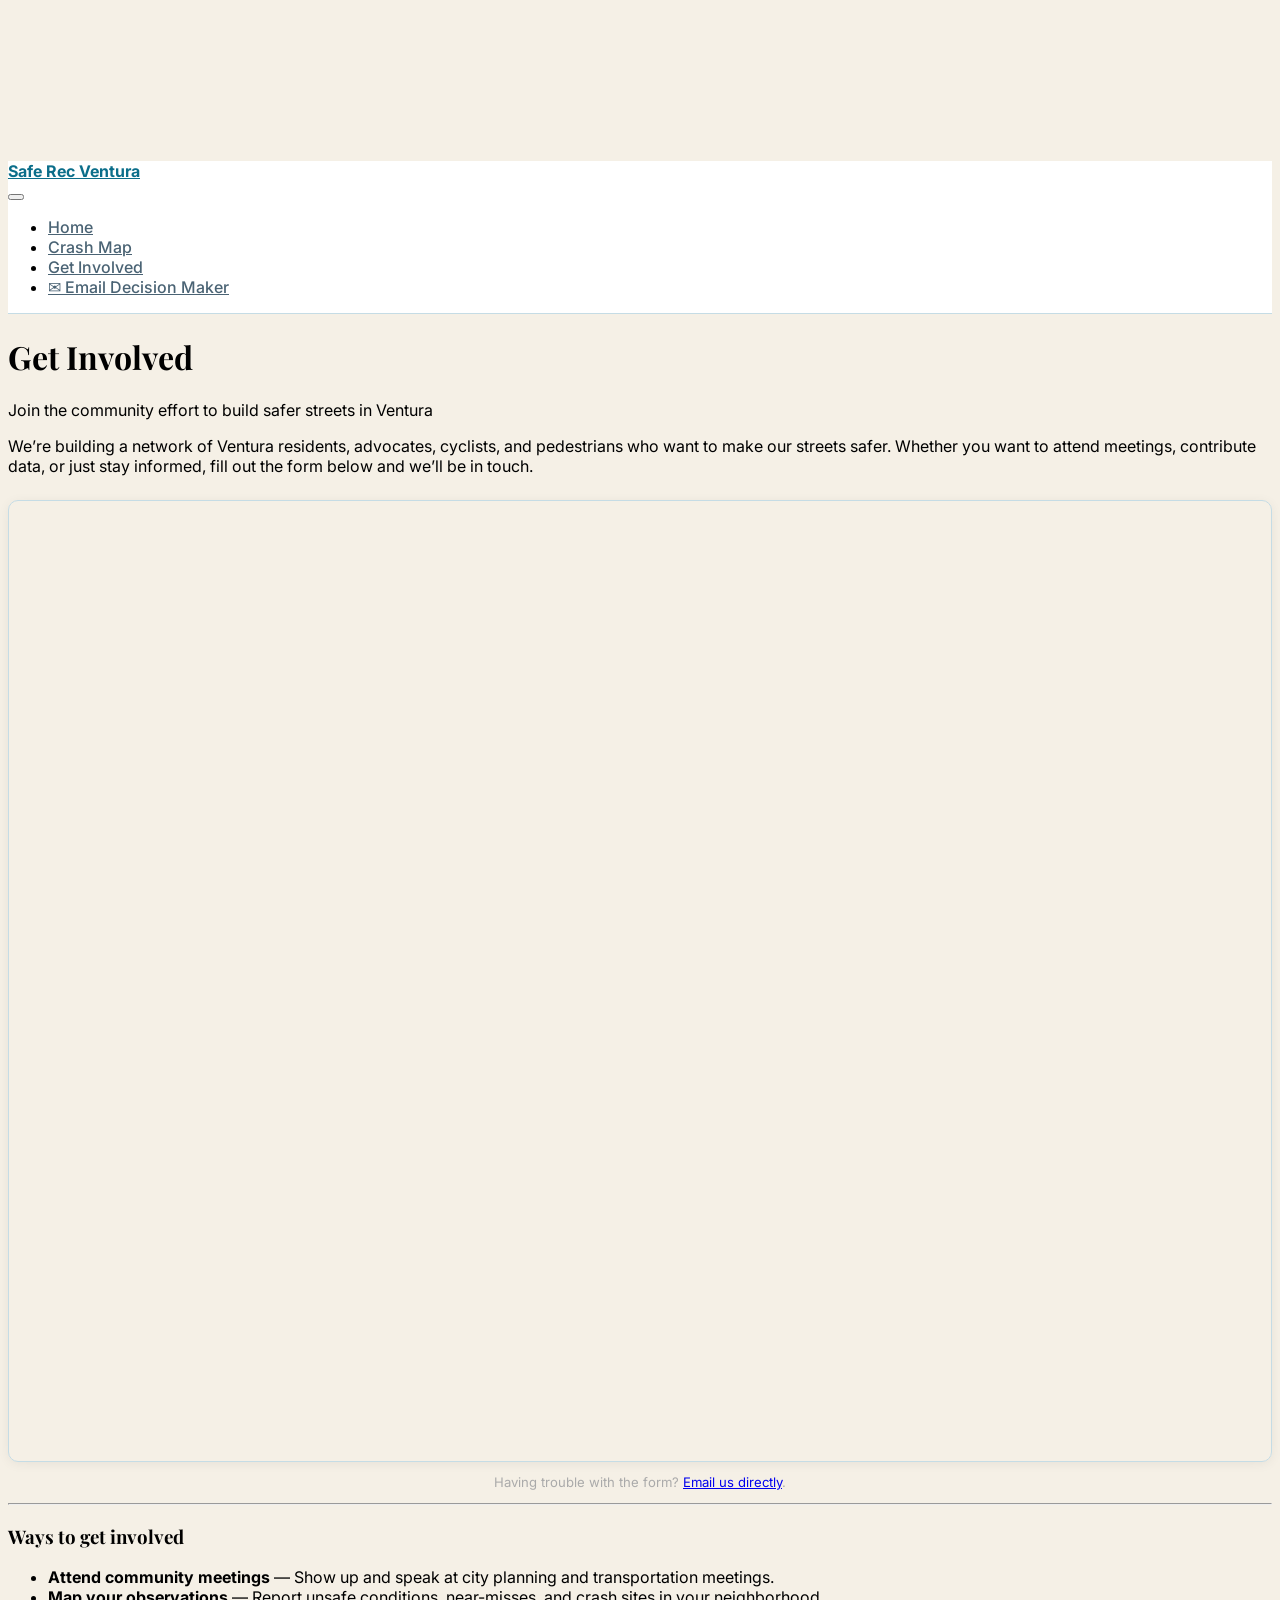
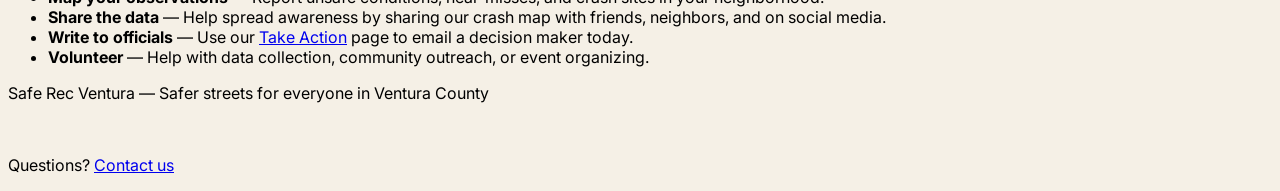
==== docs/get-involved.html @ f5fe6fb4 "Re render" ====
<!DOCTYPE html>
<html xmlns="http://www.w3.org/1999/xhtml" lang="en" xml:lang="en"><head>

<meta charset="utf-8">
<meta name="generator" content="quarto-1.8.25">

<meta name="viewport" content="width=device-width, initial-scale=1.0, user-scalable=yes">


<title>Get Involved – Safe Rec Ventura</title>
<style>
code{white-space: pre-wrap;}
span.smallcaps{font-variant: small-caps;}
div.columns{display: flex; gap: min(4vw, 1.5em);}
div.column{flex: auto; overflow-x: auto;}
div.hanging-indent{margin-left: 1.5em; text-indent: -1.5em;}
ul.task-list{list-style: none;}
ul.task-list li input[type="checkbox"] {
  width: 0.8em;
  margin: 0 0.8em 0.2em -1em; /* quarto-specific, see https://github.com/quarto-dev/quarto-cli/issues/4556 */ 
  vertical-align: middle;
}
</style>


<script src="site_libs/quarto-nav/quarto-nav.js"></script>
<script src="site_libs/quarto-nav/headroom.min.js"></script>
<script src="site_libs/clipboard/clipboard.min.js"></script>
<script src="site_libs/quarto-search/autocomplete.umd.js"></script>
<script src="site_libs/quarto-search/fuse.min.js"></script>
<script src="site_libs/quarto-search/quarto-search.js"></script>
<meta name="quarto:offset" content="./">
<link href="./favicon.ico" rel="icon">
<script src="site_libs/quarto-html/quarto.js" type="module"></script>
<script src="site_libs/quarto-html/tabsets/tabsets.js" type="module"></script>
<script src="site_libs/quarto-html/axe/axe-check.js" type="module"></script>
<script src="site_libs/quarto-html/popper.min.js"></script>
<script src="site_libs/quarto-html/tippy.umd.min.js"></script>
<script src="site_libs/quarto-html/anchor.min.js"></script>
<link href="site_libs/quarto-html/tippy.css" rel="stylesheet">
<link href="site_libs/quarto-html/quarto-syntax-highlighting-7b89279ff1a6dce999919e0e67d4d9ec.css" rel="stylesheet" id="quarto-text-highlighting-styles">
<script src="site_libs/bootstrap/bootstrap.min.js"></script>
<link href="site_libs/bootstrap/bootstrap-icons.css" rel="stylesheet">
<link href="site_libs/bootstrap/bootstrap-5b4ad623e5705c0698d39aec6f10cf02.min.css" rel="stylesheet" append-hash="true" id="quarto-bootstrap" data-mode="light">
<script id="quarto-search-options" type="application/json">{
  "location": "navbar",
  "copy-button": false,
  "collapse-after": 3,
  "panel-placement": "end",
  "type": "overlay",
  "limit": 50,
  "keyboard-shortcut": [
    "f",
    "/",
    "s"
  ],
  "show-item-context": false,
  "language": {
    "search-no-results-text": "No results",
    "search-matching-documents-text": "matching documents",
    "search-copy-link-title": "Copy link to search",
    "search-hide-matches-text": "Hide additional matches",
    "search-more-match-text": "more match in this document",
    "search-more-matches-text": "more matches in this document",
    "search-clear-button-title": "Clear",
    "search-text-placeholder": "",
    "search-detached-cancel-button-title": "Cancel",
    "search-submit-button-title": "Submit",
    "search-label": "Search"
  }
}</script>


<link rel="stylesheet" href="styles.css">
</head>

<body class="nav-fixed quarto-light">

<div id="quarto-search-results"></div>
  <header id="quarto-header" class="headroom fixed-top">
    <nav class="navbar navbar-expand-lg " data-bs-theme="dark">
      <div class="navbar-container container-fluid">
      <div class="navbar-brand-container mx-auto">
    <a href="./index.html" class="navbar-brand navbar-brand-logo">
    </a>
    <a class="navbar-brand" href="./index.html">
    <span class="navbar-title">Safe Rec Ventura</span>
    </a>
  </div>
            <div id="quarto-search" class="" title="Search"></div>
          <button class="navbar-toggler" type="button" data-bs-toggle="collapse" data-bs-target="#navbarCollapse" aria-controls="navbarCollapse" role="menu" aria-expanded="false" aria-label="Toggle navigation" onclick="if (window.quartoToggleHeadroom) { window.quartoToggleHeadroom(); }">
  <span class="navbar-toggler-icon"></span>
</button>
          <div class="collapse navbar-collapse" id="navbarCollapse">
            <ul class="navbar-nav navbar-nav-scroll me-auto">
  <li class="nav-item">
    <a class="nav-link" href="./index.html"> 
<span class="menu-text">Home</span></a>
  </li>  
  <li class="nav-item">
    <a class="nav-link" href="./map.html"> 
<span class="menu-text">Crash Map</span></a>
  </li>  
  <li class="nav-item">
    <a class="nav-link active" href="./get-involved.html" aria-current="page"> 
<span class="menu-text">Get Involved</span></a>
  </li>  
  <li class="nav-item">
    <a class="nav-link" href="./take-action.html"> 
<span class="menu-text">✉ Email Decision Maker</span></a>
  </li>  
</ul>
          </div> <!-- /navcollapse -->
            <div class="quarto-navbar-tools">
</div>
      </div> <!-- /container-fluid -->
    </nav>
</header>
<!-- content -->
<div id="quarto-content" class="quarto-container page-columns page-rows-contents page-layout-full page-navbar">
<!-- sidebar -->
<!-- margin-sidebar -->
    
<!-- main -->
<main class="content column-page" id="quarto-document-content">

<header id="title-block-header" class="quarto-title-block default">
<div class="quarto-title">
<h1 class="title">Get Involved</h1>
<p class="subtitle lead">Join the community effort to build safer streets in Ventura</p>
</div>



<div class="quarto-title-meta column-page">

    
  
    
  </div>
  


</header>


<link rel="preconnect" href="https://fonts.googleapis.com">
<link href="https://fonts.googleapis.com/css2?family=Inter:wght@400;500;600;700&amp;family=Playfair+Display:wght@700&amp;display=swap" rel="stylesheet">
<p>We’re building a network of Ventura residents, advocates, cyclists, and pedestrians who want to make our streets safer. Whether you want to attend meetings, contribute data, or just stay informed, fill out the form below and we’ll be in touch.</p>
<div class="form-wrapper">
  <!--
    TO CONFIGURE: Replace the src URL below with your Google Form embed link.
    In Google Forms: Send → Embed (< >) → copy the iframe src URL.
    Format: https://docs.google.com/forms/d/e/YOUR_FORM_ID/viewform?embedded=true
  -->
  <iframe src="https://docs.google.com/forms/d/e/1FAIpQLSf_REPLACE_WITH_YOUR_FORM_ID/viewform?embedded=true" height="960" title="Safe Rec Ventura Community Interest Form" loading="lazy">
    Loading form…
  </iframe>
</div>

<p style="font-size:0.82rem;color:#aaa;text-align:center;margin-top:0.75rem">
  Having trouble with the form?
  <a href="mailto:adams.annie11@gmail.com">Email us directly</a>.
</p>
<hr>
<section id="ways-to-get-involved" class="level3">
<h3 class="anchored" data-anchor-id="ways-to-get-involved">Ways to get involved</h3>
<ul>
<li><strong>Attend community meetings</strong> — Show up and speak at city planning and transportation meetings.</li>
<li><strong>Map your observations</strong> — Report unsafe conditions, near-misses, and crash sites in your neighborhood.</li>
<li><strong>Share the data</strong> — Help spread awareness by sharing our crash map with friends, neighbors, and on social media.</li>
<li><strong>Write to officials</strong> — Use our <a href="take-action.html">Take Action</a> page to email a decision maker today.</li>
<li><strong>Volunteer</strong> — Help with data collection, community outreach, or event organizing.</li>
</ul>


</section>

</main> <!-- /main -->
<script id="quarto-html-after-body" type="application/javascript">
  window.document.addEventListener("DOMContentLoaded", function (event) {
    const icon = "";
    const anchorJS = new window.AnchorJS();
    anchorJS.options = {
      placement: 'right',
      icon: icon
    };
    anchorJS.add('.anchored');
    const isCodeAnnotation = (el) => {
      for (const clz of el.classList) {
        if (clz.startsWith('code-annotation-')) {                     
          return true;
        }
      }
      return false;
    }
    const onCopySuccess = function(e) {
      // button target
      const button = e.trigger;
      // don't keep focus
      button.blur();
      // flash "checked"
      button.classList.add('code-copy-button-checked');
      var currentTitle = button.getAttribute("title");
      button.setAttribute("title", "Copied!");
      let tooltip;
      if (window.bootstrap) {
        button.setAttribute("data-bs-toggle", "tooltip");
        button.setAttribute("data-bs-placement", "left");
        button.setAttribute("data-bs-title", "Copied!");
        tooltip = new bootstrap.Tooltip(button, 
          { trigger: "manual", 
            customClass: "code-copy-button-tooltip",
            offset: [0, -8]});
        tooltip.show();    
      }
      setTimeout(function() {
        if (tooltip) {
          tooltip.hide();
          button.removeAttribute("data-bs-title");
          button.removeAttribute("data-bs-toggle");
          button.removeAttribute("data-bs-placement");
        }
        button.setAttribute("title", currentTitle);
        button.classList.remove('code-copy-button-checked');
      }, 1000);
      // clear code selection
      e.clearSelection();
    }
    const getTextToCopy = function(trigger) {
      const outerScaffold = trigger.parentElement.cloneNode(true);
      const codeEl = outerScaffold.querySelector('code');
      for (const childEl of codeEl.children) {
        if (isCodeAnnotation(childEl)) {
          childEl.remove();
        }
      }
      return codeEl.innerText;
    }
    const clipboard = new window.ClipboardJS('.code-copy-button:not([data-in-quarto-modal])', {
      text: getTextToCopy
    });
    clipboard.on('success', onCopySuccess);
    if (window.document.getElementById('quarto-embedded-source-code-modal')) {
      const clipboardModal = new window.ClipboardJS('.code-copy-button[data-in-quarto-modal]', {
        text: getTextToCopy,
        container: window.document.getElementById('quarto-embedded-source-code-modal')
      });
      clipboardModal.on('success', onCopySuccess);
    }
      var localhostRegex = new RegExp(/^(?:http|https):\/\/localhost\:?[0-9]*\//);
      var mailtoRegex = new RegExp(/^mailto:/);
        var filterRegex = new RegExp('/' + window.location.host + '/');
      var isInternal = (href) => {
          return filterRegex.test(href) || localhostRegex.test(href) || mailtoRegex.test(href);
      }
      // Inspect non-navigation links and adorn them if external
     var links = window.document.querySelectorAll('a[href]:not(.nav-link):not(.navbar-brand):not(.toc-action):not(.sidebar-link):not(.sidebar-item-toggle):not(.pagination-link):not(.no-external):not([aria-hidden]):not(.dropdown-item):not(.quarto-navigation-tool):not(.about-link)');
      for (var i=0; i<links.length; i++) {
        const link = links[i];
        if (!isInternal(link.href)) {
          // undo the damage that might have been done by quarto-nav.js in the case of
          // links that we want to consider external
          if (link.dataset.originalHref !== undefined) {
            link.href = link.dataset.originalHref;
          }
        }
      }
    function tippyHover(el, contentFn, onTriggerFn, onUntriggerFn) {
      const config = {
        allowHTML: true,
        maxWidth: 500,
        delay: 100,
        arrow: false,
        appendTo: function(el) {
            return el.parentElement;
        },
        interactive: true,
        interactiveBorder: 10,
        theme: 'quarto',
        placement: 'bottom-start',
      };
      if (contentFn) {
        config.content = contentFn;
      }
      if (onTriggerFn) {
        config.onTrigger = onTriggerFn;
      }
      if (onUntriggerFn) {
        config.onUntrigger = onUntriggerFn;
      }
      window.tippy(el, config); 
    }
    const noterefs = window.document.querySelectorAll('a[role="doc-noteref"]');
    for (var i=0; i<noterefs.length; i++) {
      const ref = noterefs[i];
      tippyHover(ref, function() {
        // use id or data attribute instead here
        let href = ref.getAttribute('data-footnote-href') || ref.getAttribute('href');
        try { href = new URL(href).hash; } catch {}
        const id = href.replace(/^#\/?/, "");
        const note = window.document.getElementById(id);
        if (note) {
          return note.innerHTML;
        } else {
          return "";
        }
      });
    }
    const xrefs = window.document.querySelectorAll('a.quarto-xref');
    const processXRef = (id, note) => {
      // Strip column container classes
      const stripColumnClz = (el) => {
        el.classList.remove("page-full", "page-columns");
        if (el.children) {
          for (const child of el.children) {
            stripColumnClz(child);
          }
        }
      }
      stripColumnClz(note)
      if (id === null || id.startsWith('sec-')) {
        // Special case sections, only their first couple elements
        const container = document.createElement("div");
        if (note.children && note.children.length > 2) {
          container.appendChild(note.children[0].cloneNode(true));
          for (let i = 1; i < note.children.length; i++) {
            const child = note.children[i];
            if (child.tagName === "P" && child.innerText === "") {
              continue;
            } else {
              container.appendChild(child.cloneNode(true));
              break;
            }
          }
          if (window.Quarto?.typesetMath) {
            window.Quarto.typesetMath(container);
          }
          return container.innerHTML
        } else {
          if (window.Quarto?.typesetMath) {
            window.Quarto.typesetMath(note);
          }
          return note.innerHTML;
        }
      } else {
        // Remove any anchor links if they are present
        const anchorLink = note.querySelector('a.anchorjs-link');
        if (anchorLink) {
          anchorLink.remove();
        }
        if (window.Quarto?.typesetMath) {
          window.Quarto.typesetMath(note);
        }
        if (note.classList.contains("callout")) {
          return note.outerHTML;
        } else {
          return note.innerHTML;
        }
      }
    }
    for (var i=0; i<xrefs.length; i++) {
      const xref = xrefs[i];
      tippyHover(xref, undefined, function(instance) {
        instance.disable();
        let url = xref.getAttribute('href');
        let hash = undefined; 
        if (url.startsWith('#')) {
          hash = url;
        } else {
          try { hash = new URL(url).hash; } catch {}
        }
        if (hash) {
          const id = hash.replace(/^#\/?/, "");
          const note = window.document.getElementById(id);
          if (note !== null) {
            try {
              const html = processXRef(id, note.cloneNode(true));
              instance.setContent(html);
            } finally {
              instance.enable();
              instance.show();
            }
          } else {
            // See if we can fetch this
            fetch(url.split('#')[0])
            .then(res => res.text())
            .then(html => {
              const parser = new DOMParser();
              const htmlDoc = parser.parseFromString(html, "text/html");
              const note = htmlDoc.getElementById(id);
              if (note !== null) {
                const html = processXRef(id, note);
                instance.setContent(html);
              } 
            }).finally(() => {
              instance.enable();
              instance.show();
            });
          }
        } else {
          // See if we can fetch a full url (with no hash to target)
          // This is a special case and we should probably do some content thinning / targeting
          fetch(url)
          .then(res => res.text())
          .then(html => {
            const parser = new DOMParser();
            const htmlDoc = parser.parseFromString(html, "text/html");
            const note = htmlDoc.querySelector('main.content');
            if (note !== null) {
              // This should only happen for chapter cross references
              // (since there is no id in the URL)
              // remove the first header
              if (note.children.length > 0 && note.children[0].tagName === "HEADER") {
                note.children[0].remove();
              }
              const html = processXRef(null, note);
              instance.setContent(html);
            } 
          }).finally(() => {
            instance.enable();
            instance.show();
          });
        }
      }, function(instance) {
      });
    }
        let selectedAnnoteEl;
        const selectorForAnnotation = ( cell, annotation) => {
          let cellAttr = 'data-code-cell="' + cell + '"';
          let lineAttr = 'data-code-annotation="' +  annotation + '"';
          const selector = 'span[' + cellAttr + '][' + lineAttr + ']';
          return selector;
        }
        const selectCodeLines = (annoteEl) => {
          const doc = window.document;
          const targetCell = annoteEl.getAttribute("data-target-cell");
          const targetAnnotation = annoteEl.getAttribute("data-target-annotation");
          const annoteSpan = window.document.querySelector(selectorForAnnotation(targetCell, targetAnnotation));
          const lines = annoteSpan.getAttribute("data-code-lines").split(",");
          const lineIds = lines.map((line) => {
            return targetCell + "-" + line;
          })
          let top = null;
          let height = null;
          let parent = null;
          if (lineIds.length > 0) {
              //compute the position of the single el (top and bottom and make a div)
              const el = window.document.getElementById(lineIds[0]);
              top = el.offsetTop;
              height = el.offsetHeight;
              parent = el.parentElement.parentElement;
            if (lineIds.length > 1) {
              const lastEl = window.document.getElementById(lineIds[lineIds.length - 1]);
              const bottom = lastEl.offsetTop + lastEl.offsetHeight;
              height = bottom - top;
            }
            if (top !== null && height !== null && parent !== null) {
              // cook up a div (if necessary) and position it 
              let div = window.document.getElementById("code-annotation-line-highlight");
              if (div === null) {
                div = window.document.createElement("div");
                div.setAttribute("id", "code-annotation-line-highlight");
                div.style.position = 'absolute';
                parent.appendChild(div);
              }
              div.style.top = top - 2 + "px";
              div.style.height = height + 4 + "px";
              div.style.left = 0;
              let gutterDiv = window.document.getElementById("code-annotation-line-highlight-gutter");
              if (gutterDiv === null) {
                gutterDiv = window.document.createElement("div");
                gutterDiv.setAttribute("id", "code-annotation-line-highlight-gutter");
                gutterDiv.style.position = 'absolute';
                const codeCell = window.document.getElementById(targetCell);
                const gutter = codeCell.querySelector('.code-annotation-gutter');
                gutter.appendChild(gutterDiv);
              }
              gutterDiv.style.top = top - 2 + "px";
              gutterDiv.style.height = height + 4 + "px";
            }
            selectedAnnoteEl = annoteEl;
          }
        };
        const unselectCodeLines = () => {
          const elementsIds = ["code-annotation-line-highlight", "code-annotation-line-highlight-gutter"];
          elementsIds.forEach((elId) => {
            const div = window.document.getElementById(elId);
            if (div) {
              div.remove();
            }
          });
          selectedAnnoteEl = undefined;
        };
          // Handle positioning of the toggle
      window.addEventListener(
        "resize",
        throttle(() => {
          elRect = undefined;
          if (selectedAnnoteEl) {
            selectCodeLines(selectedAnnoteEl);
          }
        }, 10)
      );
      function throttle(fn, ms) {
      let throttle = false;
      let timer;
        return (...args) => {
          if(!throttle) { // first call gets through
              fn.apply(this, args);
              throttle = true;
          } else { // all the others get throttled
              if(timer) clearTimeout(timer); // cancel #2
              timer = setTimeout(() => {
                fn.apply(this, args);
                timer = throttle = false;
              }, ms);
          }
        };
      }
        // Attach click handler to the DT
        const annoteDls = window.document.querySelectorAll('dt[data-target-cell]');
        for (const annoteDlNode of annoteDls) {
          annoteDlNode.addEventListener('click', (event) => {
            const clickedEl = event.target;
            if (clickedEl !== selectedAnnoteEl) {
              unselectCodeLines();
              const activeEl = window.document.querySelector('dt[data-target-cell].code-annotation-active');
              if (activeEl) {
                activeEl.classList.remove('code-annotation-active');
              }
              selectCodeLines(clickedEl);
              clickedEl.classList.add('code-annotation-active');
            } else {
              // Unselect the line
              unselectCodeLines();
              clickedEl.classList.remove('code-annotation-active');
            }
          });
        }
    const findCites = (el) => {
      const parentEl = el.parentElement;
      if (parentEl) {
        const cites = parentEl.dataset.cites;
        if (cites) {
          return {
            el,
            cites: cites.split(' ')
          };
        } else {
          return findCites(el.parentElement)
        }
      } else {
        return undefined;
      }
    };
    var bibliorefs = window.document.querySelectorAll('a[role="doc-biblioref"]');
    for (var i=0; i<bibliorefs.length; i++) {
      const ref = bibliorefs[i];
      const citeInfo = findCites(ref);
      if (citeInfo) {
        tippyHover(citeInfo.el, function() {
          var popup = window.document.createElement('div');
          citeInfo.cites.forEach(function(cite) {
            var citeDiv = window.document.createElement('div');
            citeDiv.classList.add('hanging-indent');
            citeDiv.classList.add('csl-entry');
            var biblioDiv = window.document.getElementById('ref-' + cite);
            if (biblioDiv) {
              citeDiv.innerHTML = biblioDiv.innerHTML;
            }
            popup.appendChild(citeDiv);
          });
          return popup.innerHTML;
        });
      }
    }
  });
  </script>
</div> <!-- /content -->
<footer class="footer">
  <div class="nav-footer">
    <div class="nav-footer-left">
<p>Safe Rec Ventura — Safer streets for everyone in Ventura County</p>
</div>   
    <div class="nav-footer-center">
      &nbsp;
    </div>
    <div class="nav-footer-right">
<p>Questions? <a href="mailto:adams.annie11@gmail.com">Contact us</a></p>
</div>
  </div>
</footer>




</body></html>
---- docs/site_libs/quarto-html/tippy.css ----
.tippy-box[data-animation=fade][data-state=hidden]{opacity:0}[data-tippy-root]{max-width:calc(100vw - 10px)}.tippy-box{position:relative;background-color:#333;color:#fff;border-radius:4px;font-size:14px;line-height:1.4;white-space:normal;outline:0;transition-property:transform,visibility,opacity}.tippy-box[data-placement^=top]>.tippy-arrow{bottom:0}.tippy-box[data-placement^=top]>.tippy-arrow:before{bottom:-7px;left:0;border-width:8px 8px 0;border-top-color:initial;transform-origin:center top}.tippy-box[data-placement^=bottom]>.tippy-arrow{top:0}.tippy-box[data-placement^=bottom]>.tippy-arrow:before{top:-7px;left:0;border-width:0 8px 8px;border-bottom-color:initial;transform-origin:center bottom}.tippy-box[data-placement^=left]>.tippy-arrow{right:0}.tippy-box[data-placement^=left]>.tippy-arrow:before{border-width:8px 0 8px 8px;border-left-color:initial;right:-7px;transform-origin:center left}.tippy-box[data-placement^=right]>.tippy-arrow{left:0}.tippy-box[data-placement^=right]>.tippy-arrow:before{left:-7px;border-width:8px 8px 8px 0;border-right-color:initial;transform-origin:center right}.tippy-box[data-inertia][data-state=visible]{transition-timing-function:cubic-bezier(.54,1.5,.38,1.11)}.tippy-arrow{width:16px;height:16px;color:#333}.tippy-arrow:before{content:"";position:absolute;border-color:transparent;border-style:solid}.tippy-content{position:relative;padding:5px 9px;z-index:1}
---- docs/site_libs/quarto-html/quarto-syntax-highlighting-7b89279ff1a6dce999919e0e67d4d9ec.css ----
/* quarto syntax highlight colors */
:root {
  --quarto-hl-ot-color: #003B4F;
  --quarto-hl-at-color: #657422;
  --quarto-hl-ss-color: #20794D;
  --quarto-hl-an-color: #5E5E5E;
  --quarto-hl-fu-color: #4758AB;
  --quarto-hl-st-color: #20794D;
  --quarto-hl-cf-color: #003B4F;
  --quarto-hl-op-color: #5E5E5E;
  --quarto-hl-er-color: #AD0000;
  --quarto-hl-bn-color: #AD0000;
  --quarto-hl-al-color: #AD0000;
  --quarto-hl-va-color: #111111;
  --quarto-hl-bu-color: inherit;
  --quarto-hl-ex-color: inherit;
  --quarto-hl-pp-color: #AD0000;
  --quarto-hl-in-color: #5E5E5E;
  --quarto-hl-vs-color: #20794D;
  --quarto-hl-wa-color: #5E5E5E;
  --quarto-hl-do-color: #5E5E5E;
  --quarto-hl-im-color: #00769E;
  --quarto-hl-ch-color: #20794D;
  --quarto-hl-dt-color: #AD0000;
  --quarto-hl-fl-color: #AD0000;
  --quarto-hl-co-color: #5E5E5E;
  --quarto-hl-cv-color: #5E5E5E;
  --quarto-hl-cn-color: #8f5902;
  --quarto-hl-sc-color: #5E5E5E;
  --quarto-hl-dv-color: #AD0000;
  --quarto-hl-kw-color: #003B4F;
}

/* other quarto variables */
:root {
  --quarto-font-monospace: SFMono-Regular, Menlo, Monaco, Consolas, "Liberation Mono", "Courier New", monospace;
}

/* syntax highlight based on Pandoc's rules */
pre > code.sourceCode > span {
  color: #003B4F;
}

code.sourceCode > span {
  color: #003B4F;
}

div.sourceCode,
div.sourceCode pre.sourceCode {
  color: #003B4F;
}

/* Normal */
code span {
  color: #003B4F;
}

/* Alert */
code span.al {
  color: #AD0000;
  font-style: inherit;
}

/* Annotation */
code span.an {
  color: #5E5E5E;
  font-style: inherit;
}

/* Attribute */
code span.at {
  color: #657422;
  font-style: inherit;
}

/* BaseN */
code span.bn {
  color: #AD0000;
  font-style: inherit;
}

/* BuiltIn */
code span.bu {
  font-style: inherit;
}

/* ControlFlow */
code span.cf {
  color: #003B4F;
  font-weight: bold;
  font-style: inherit;
}

/* Char */
code span.ch {
  color: #20794D;
  font-style: inherit;
}

/* Constant */
code span.cn {
  color: #8f5902;
  font-style: inherit;
}

/* Comment */
code span.co {
  color: #5E5E5E;
  font-style: inherit;
}

/* CommentVar */
code span.cv {
  color: #5E5E5E;
  font-style: italic;
}

/* Documentation */
code span.do {
  color: #5E5E5E;
  font-style: italic;
}

/* DataType */
code span.dt {
  color: #AD0000;
  font-style: inherit;
}

/* DecVal */
code span.dv {
  color: #AD0000;
  font-style: inherit;
}

/* Error */
code span.er {
  color: #AD0000;
  font-style: inherit;
}

/* Extension */
code span.ex {
  font-style: inherit;
}

/* Float */
code span.fl {
  color: #AD0000;
  font-style: inherit;
}

/* Function */
code span.fu {
  color: #4758AB;
  font-style: inherit;
}

/* Import */
code span.im {
  color: #00769E;
  font-style: inherit;
}

/* Information */
code span.in {
  color: #5E5E5E;
  font-style: inherit;
}

/* Keyword */
code span.kw {
  color: #003B4F;
  font-weight: bold;
  font-style: inherit;
}

/* Operator */
code span.op {
  color: #5E5E5E;
  font-style: inherit;
}

/* Other */
code span.ot {
  color: #003B4F;
  font-style: inherit;
}

/* Preprocessor */
code span.pp {
  color: #AD0000;
  font-style: inherit;
}

/* SpecialChar */
code span.sc {
  color: #5E5E5E;
  font-style: inherit;
}

/* SpecialString */
code span.ss {
  color: #20794D;
  font-style: inherit;
}

/* String */
code span.st {
  color: #20794D;
  font-style: inherit;
}

/* Variable */
code span.va {
  color: #111111;
  font-style: inherit;
}

/* VerbatimString */
code span.vs {
  color: #20794D;
  font-style: inherit;
}

/* Warning */
code span.wa {
  color: #5E5E5E;
  font-style: italic;
}

.prevent-inlining {
  content: "</";
}

/*# sourceMappingURL=3944bc705cfaf4c80e56f77c5205168a.css.map */
---- docs/styles.css ----
/* ── Tokens ─────────────────────────────────────────────────── */
:root {
  --ocean:        #0b6e8a;
  --ocean-dark:   #084c62;
  --ocean-light:  #dff1f6;
  --teal:         #1aa3bc;
  --sand:         #f5f0e6;
  --seafoam:      #e2f4f8;
  --coral:        #d4622a;
  --charcoal:     #1e3240;
  --mid:          #4a6374;
  --border:       #c5dce5;
  --radius:       10px;
}

/* ── Global ─────────────────────────────────────────────────── */
body { font-family: 'Inter', sans-serif; background: var(--sand); }

h1, h2, h3 { font-family: 'Playfair Display', Georgia, serif; }

.navbar { background: #fff !important; border-bottom: 1px solid var(--border); }
.navbar-brand { color: var(--ocean) !important; font-weight: 700; }
.nav-link     { color: var(--mid) !important; font-weight: 500; }
.nav-link:hover { color: var(--ocean) !important; }

/* ── Hero ────────────────────────────────────────────────────── */
.hero {
  background: linear-gradient(160deg, #0a3d52 0%, var(--ocean) 55%, var(--teal) 100%);
  color: #fff;
  text-align: center;
  padding: 5rem 2rem 5.5rem;
  margin: -1rem -1.5rem 0;
  position: relative;
  overflow: hidden;
}

.hero-wave {
  position: absolute;
  bottom: -1px;
  left: 0;
  right: 0;
  height: 64px;
  pointer-events: none;
}
.hero-wave svg { width: 100%; height: 100%; display: block; }

.hero-badge {
  display: inline-block;
  background: rgba(255,255,255,0.15);
  border: 1px solid rgba(255,255,255,0.35);
  border-radius: 20px;
  padding: 0.3rem 1rem;
  font-size: 0.8rem;
  font-weight: 600;
  letter-spacing: 0.07em;
  text-transform: uppercase;
  margin-bottom: 1.25rem;
}

.hero h1 {
  font-size: clamp(2.2rem, 5vw, 3.5rem);
  line-height: 1.2;
  margin-bottom: 1rem;
  color: #fff;
}

.hero p {
  font-size: 1.1rem;
  max-width: 620px;
  margin: 0 auto 2rem;
  opacity: 0.9;
}

.hero-ctas { display: flex; gap: 1rem; justify-content: center; flex-wrap: wrap; }

/* ── Buttons ─────────────────────────────────────────────────── */
.btn-hero-primary {
  display: inline-block;
  padding: 0.8rem 2rem;
  background: #fff;
  color: var(--ocean);
  border-radius: 8px;
  font-weight: 700;
  font-size: 0.95rem;
  text-decoration: none;
  transition: transform 0.15s, box-shadow 0.15s;
}

.btn-hero-outline {
  display: inline-block;
  padding: 0.8rem 2rem;
  background: transparent;
  color: #fff;
  border: 2px solid rgba(255,255,255,0.7);
  border-radius: 8px;
  font-weight: 700;
  font-size: 0.95rem;
  text-decoration: none;
  transition: transform 0.15s;
}

.btn-hero-primary:hover,
.btn-hero-outline:hover { transform: translateY(-2px); box-shadow: 0 6px 20px rgba(0,0,0,0.15); }

/* ── Stats strip ─────────────────────────────────────────────── */
.stats-strip {
  background: var(--ocean-dark);
  color: #fff;
  display: flex;
  justify-content: center;
  flex-wrap: wrap;
  margin: 0 -1.5rem;
  position: relative;
}

.strip-wave {
  position: absolute;
  bottom: -1px;
  left: 0;
  right: 0;
  height: 40px;
  pointer-events: none;
}
.strip-wave svg { width: 100%; height: 100%; display: block; }

.stat {
  padding: 1.25rem 2.5rem;
  text-align: center;
  border-right: 1px solid rgba(255,255,255,0.2);
}
.stat:last-child { border-right: none; }
.stat-number { font-size: 2rem; font-weight: 700; display: block; }
.stat-label  { font-size: 0.78rem; opacity: 0.85; text-transform: uppercase; letter-spacing: 0.05em; }

/* ── Section layout ──────────────────────────────────────────── */
.section-wrap { max-width: 860px; margin: 0 auto; padding: 3.5rem 1rem; }

.section-label {
  font-size: 0.75rem;
  font-weight: 700;
  letter-spacing: 0.1em;
  text-transform: uppercase;
  color: var(--ocean);
  margin-bottom: 0.5rem;
}

/* ── About cards ─────────────────────────────────────────────── */
.about-grid {
  display: grid;
  grid-template-columns: repeat(auto-fit, minmax(220px, 1fr));
  gap: 1.25rem;
  margin-top: 1.75rem;
}

.about-card {
  background: #fff;
  border-radius: var(--radius);
  padding: 1.25rem 1.4rem;
  border-left: 4px solid var(--ocean);
  box-shadow: 0 2px 8px rgba(11,110,138,0.08);
}
.about-card h3 { font-size: 0.95rem; font-weight: 600; margin-bottom: 0.35rem; font-family: inherit; }
.about-card p  { font-size: 0.88rem; color: var(--mid); margin: 0; }

/* ── Email action ────────────────────────────────────────────── */
.email-box {
  background: #fff;
  border: 1px solid var(--border);
  border-radius: var(--radius);
  padding: 2rem;
  margin-top: 1.5rem;
}

.email-intro {
  background: var(--seafoam);
  border-left: 4px solid var(--ocean);
  padding: 0.9rem 1.1rem;
  border-radius: 6px;
  font-size: 0.88rem;
  color: var(--ocean-dark);
  margin-bottom: 1.4rem;
}
.email-intro strong { display: block; font-weight: 600; margin-bottom: 0.2rem; }

.form-row {
  display: grid;
  grid-template-columns: 1fr 1fr;
  gap: 1rem;
  margin-bottom: 1rem;
}
@media (max-width: 540px) { .form-row { grid-template-columns: 1fr; } }

.form-group { display: flex; flex-direction: column; gap: 0.3rem; margin-bottom: 0.9rem; }

.form-group label {
  font-size: 0.78rem;
  font-weight: 700;
  color: var(--mid);
  text-transform: uppercase;
  letter-spacing: 0.05em;
}

.form-group input,
.form-group textarea {
  width: 100%;
  padding: 0.65rem 0.85rem;
  border: 1px solid var(--border);
  border-radius: 6px;
  font-family: inherit;
  font-size: 0.95rem;
  color: var(--charcoal);
  background: #fff;
  transition: border-color 0.2s;
}

.form-group input:focus,
.form-group textarea:focus {
  outline: none;
  border-color: var(--ocean);
  box-shadow: 0 0 0 3px rgba(11,110,138,0.12);
}

.form-group textarea { resize: vertical; min-height: 200px; line-height: 1.65; }

.char-hint { font-size: 0.78rem; color: #aaa; text-align: right; margin-top: 0.2rem; }

.send-btn {
  display: block;
  width: 100%;
  padding: 0.85rem;
  background: var(--ocean);
  color: #fff;
  border: none;
  border-radius: 8px;
  font-size: 1rem;
  font-weight: 700;
  font-family: inherit;
  cursor: pointer;
  margin-top: 0.75rem;
  transition: background 0.2s, transform 0.15s;
}
.send-btn:hover { background: var(--ocean-dark); transform: translateY(-1px); }

.email-note { font-size: 0.8rem; color: #aaa; text-align: center; margin-top: 0.75rem; }

/* ── Map page ────────────────────────────────────────────────── */
.map-filters { display: flex; flex-wrap: wrap; gap: 0.5rem; margin-bottom: 1rem; }

.filter-btn {
  padding: 0.4rem 1rem;
  border-radius: 20px;
  font-size: 0.82rem;
  font-weight: 600;
  border: 2px solid transparent;
  cursor: pointer;
  background: #e5e7eb;
  color: var(--charcoal);
  transition: all 0.15s;
}
.filter-btn.active                { border-color: currentColor; background: #fff; }
.filter-btn[data-f="all"].active  { color: var(--ocean); }
.filter-btn[data-f="bike"].active { color: #2563eb; }
.filter-btn[data-f="ped"].active  { color: var(--coral); }
.filter-btn[data-f="both"].active { color: #7c3aed; }

.map-legend {
  display: flex;
  flex-wrap: wrap;
  gap: 1rem;
  margin-bottom: 0.75rem;
  align-items: center;
  font-size: 0.85rem;
  font-weight: 500;
}

.legend-dot {
  width: 12px; height: 12px;
  border-radius: 50%;
  display: inline-block;
  border: 2px solid rgba(0,0,0,0.15);
  margin-right: 0.3rem;
  vertical-align: middle;
}

/* ── Google Form ─────────────────────────────────────────────── */
.form-wrapper {
  border: 1px solid var(--border);
  border-radius: var(--radius);
  overflow: hidden;
  box-shadow: 0 2px 12px rgba(0,0,0,0.06);
  margin-top: 1.5rem;
}
.form-wrapper iframe { width: 100%; border: none; display: block; }

/* ── Page hero (non-home pages) ──────────────────────────────── */
.page-hero {
  background: linear-gradient(160deg, #0a3d52 0%, var(--ocean) 100%);
  color: #fff;
  padding: 3rem 2rem 2.5rem;
  margin: -1rem -1.5rem 0;
  text-align: center;
}
.page-hero h1 { color: #fff; font-size: clamp(1.8rem, 4vw, 2.6rem); }
.page-hero p  { opacity: 0.88; max-width: 580px; margin: 0.75rem auto 0; }
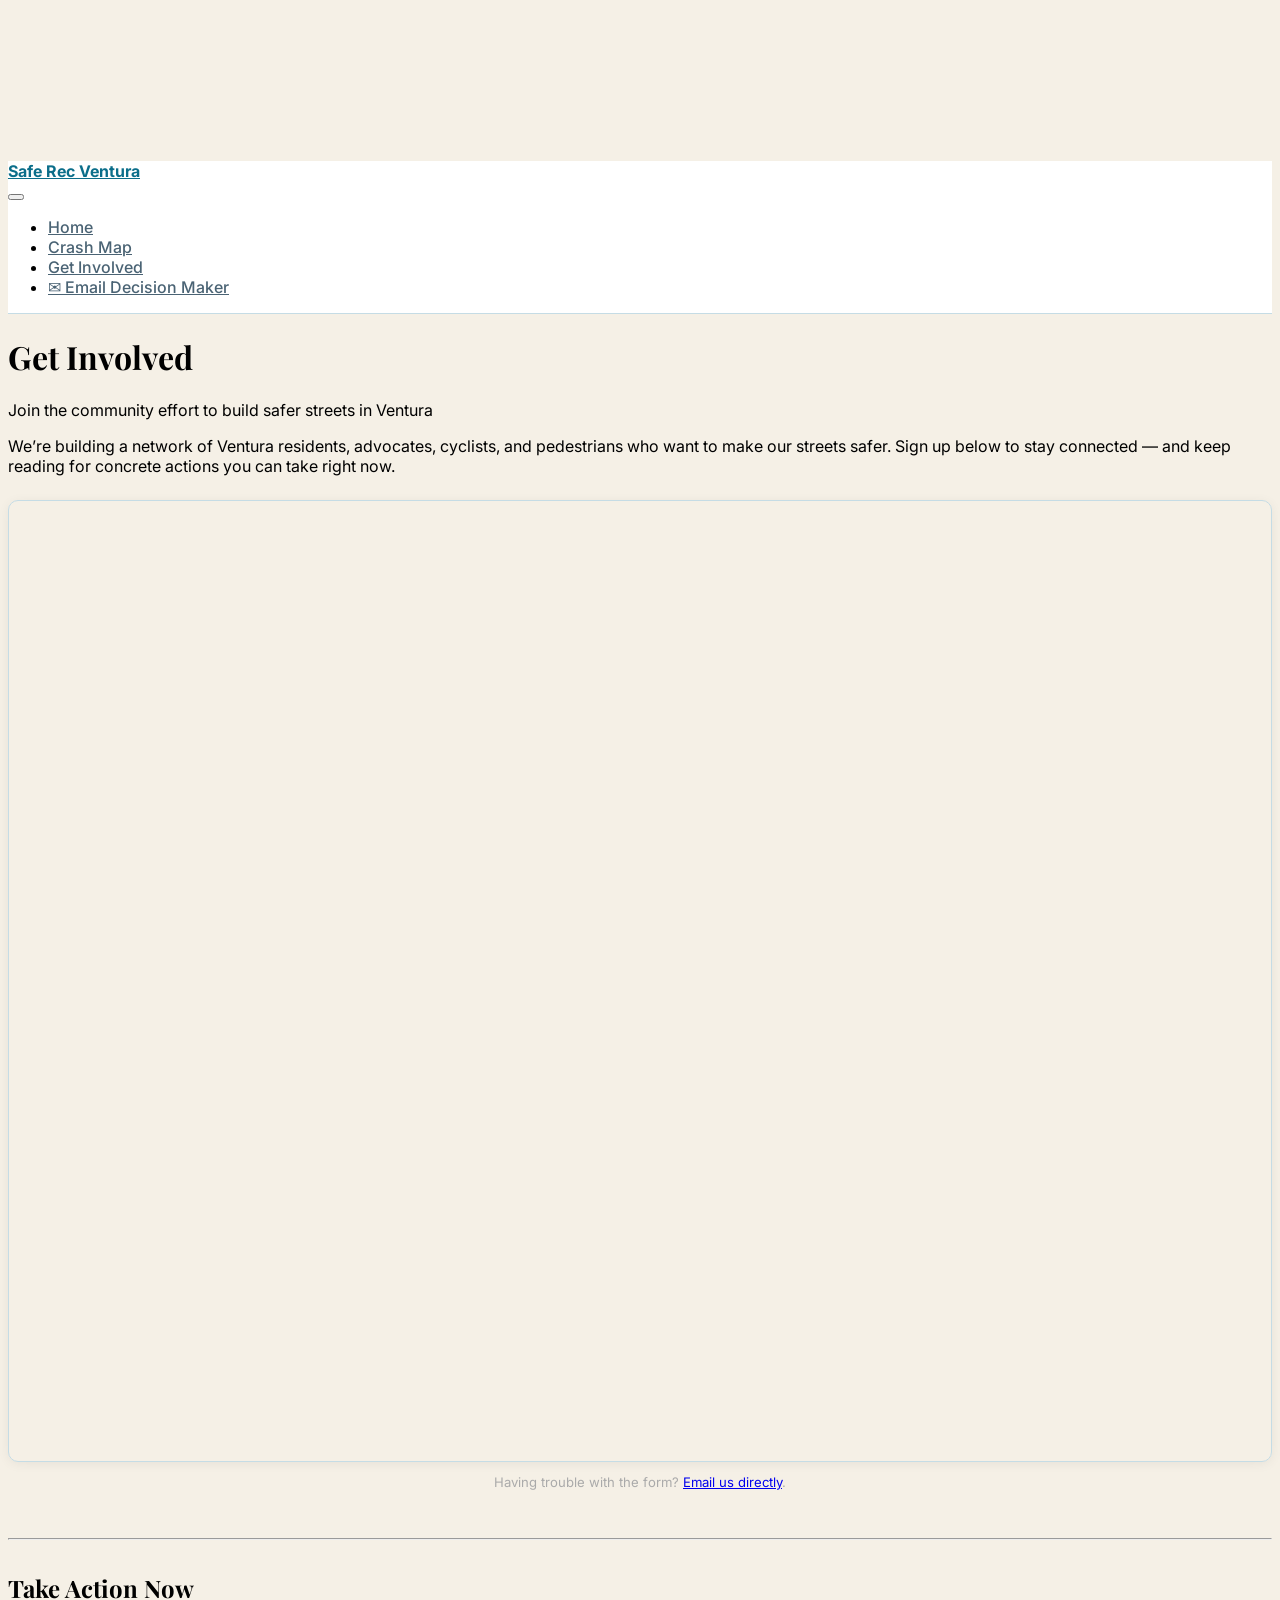
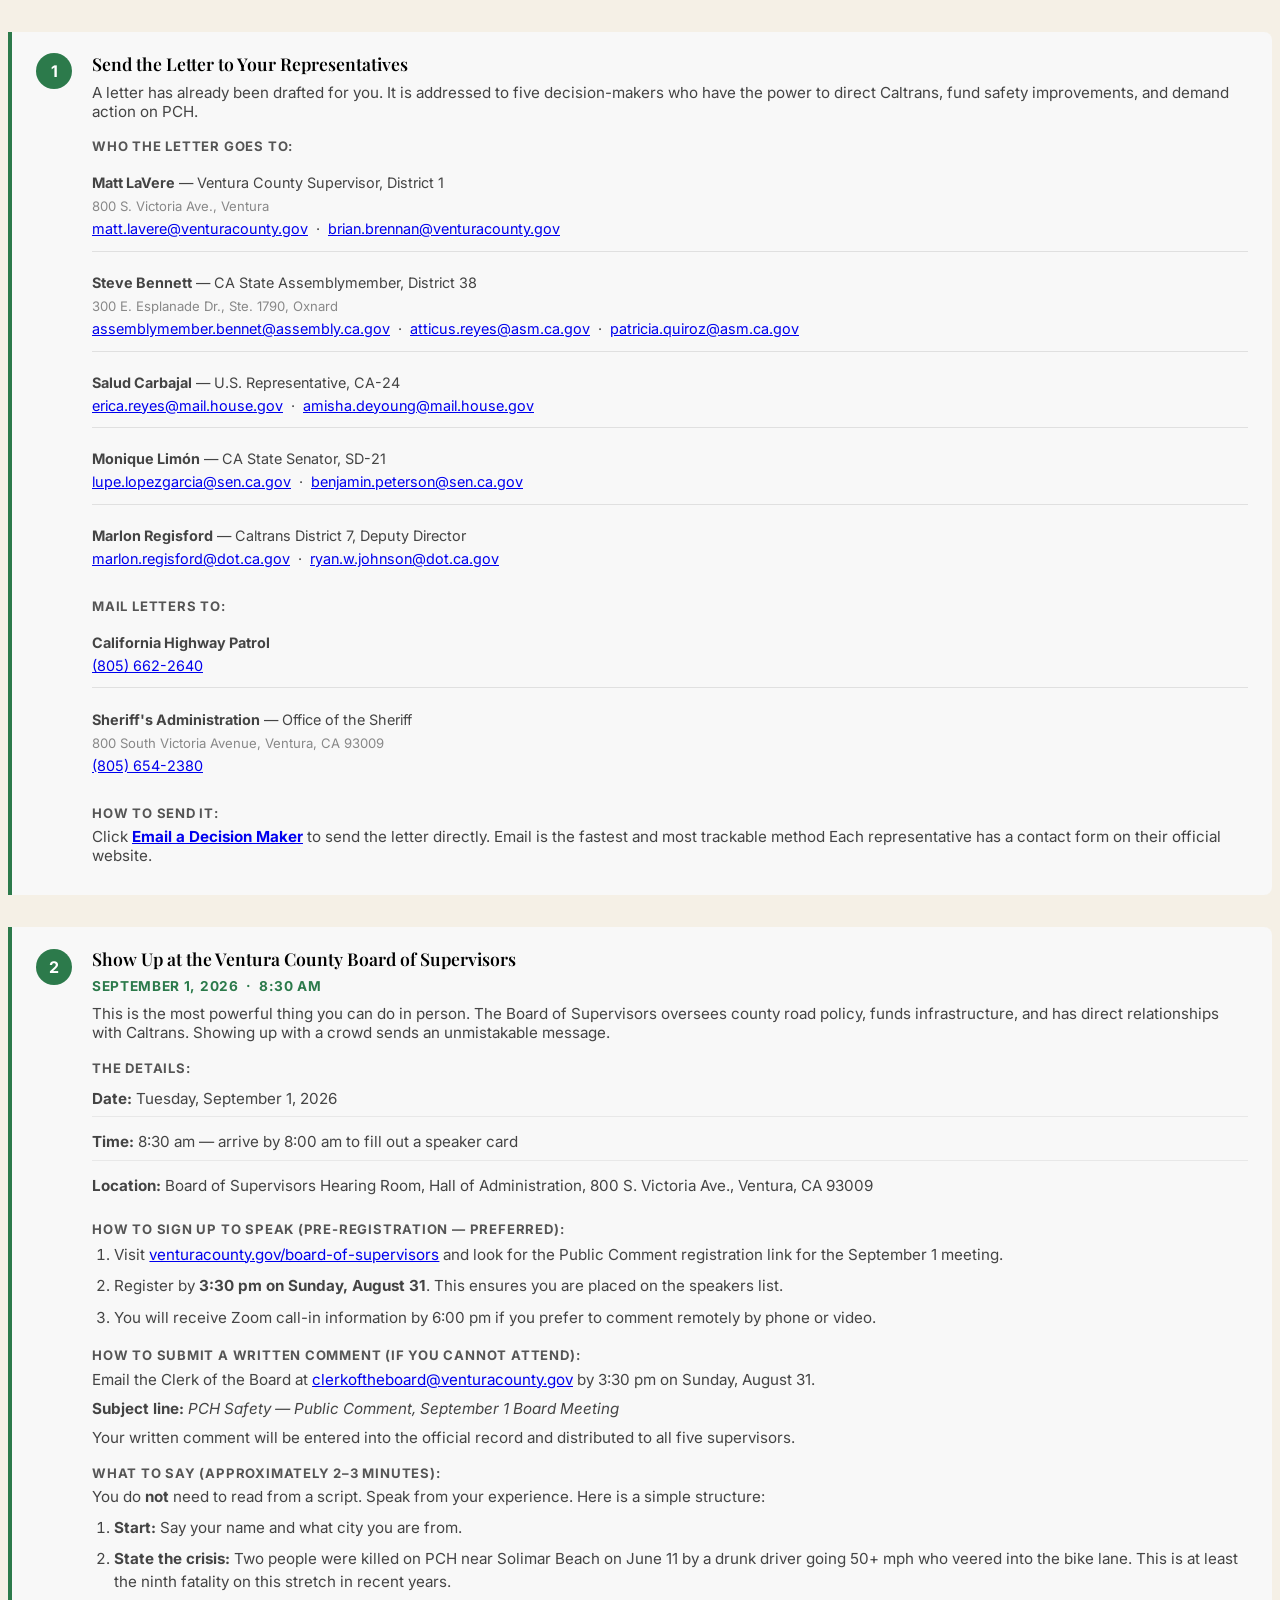
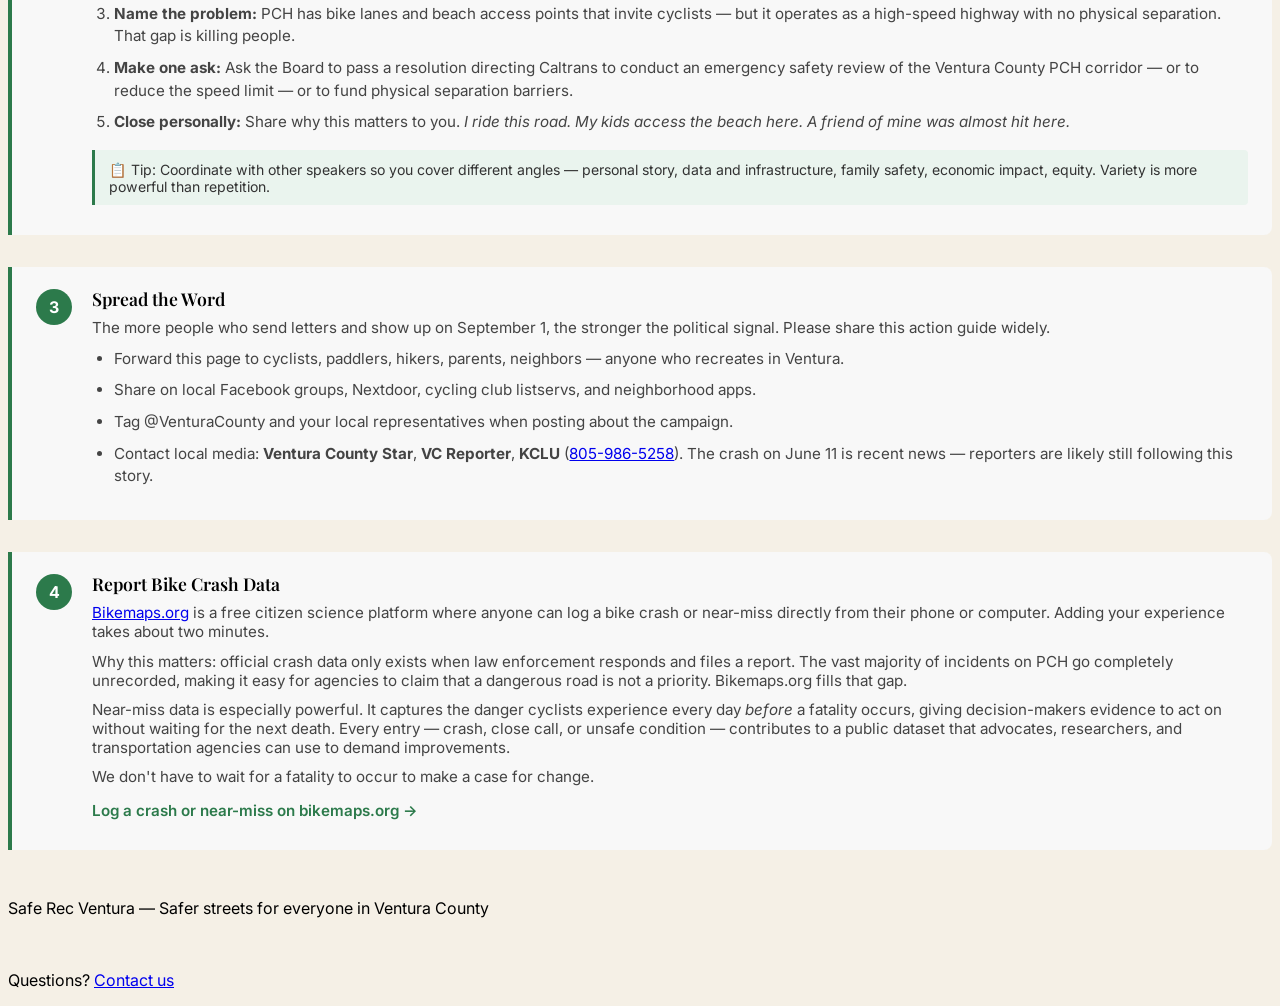
==== commit 5844ce1d: "Update get involved page before moving steps to its own dropdown" ====
--- a/docs/get-involved.html
+++ b/docs/get-involved.html
@@ -146,14 +146,9 @@
 
 <link rel="preconnect" href="https://fonts.googleapis.com">
 <link href="https://fonts.googleapis.com/css2?family=Inter:wght@400;500;600;700&amp;family=Playfair+Display:wght@700&amp;display=swap" rel="stylesheet">
-<p>We’re building a network of Ventura residents, advocates, cyclists, and pedestrians who want to make our streets safer. Whether you want to attend meetings, contribute data, or just stay informed, fill out the form below and we’ll be in touch.</p>
+<p>We’re building a network of Ventura residents, advocates, cyclists, and pedestrians who want to make our streets safer. Sign up below to stay connected — and keep reading for concrete actions you can take right now.</p>
 <div class="form-wrapper">
-  <!--
-    TO CONFIGURE: Replace the src URL below with your Google Form embed link.
-    In Google Forms: Send → Embed (< >) → copy the iframe src URL.
-    Format: https://docs.google.com/forms/d/e/YOUR_FORM_ID/viewform?embedded=true
-  -->
-  <iframe src="https://docs.google.com/forms/d/e/1FAIpQLSf_REPLACE_WITH_YOUR_FORM_ID/viewform?embedded=true" height="960" title="Safe Rec Ventura Community Interest Form" loading="lazy">
+  <iframe src="https://docs.google.com/forms/d/e/1FAIpQLSdcVlMLhPYG7dwS0gpLwXdd4uDSmWPe_gH7TFlsTliZai0i9Q/viewform?embedded=true" height="960" title="Safe Rec Ventura Community Interest Form" loading="lazy">
     Loading form…
   </iframe>
 </div>
@@ -162,19 +157,334 @@
   Having trouble with the form?
   <a href="mailto:adams.annie11@gmail.com">Email us directly</a>.
 </p>
-<hr>
-<section id="ways-to-get-involved" class="level3">
-<h3 class="anchored" data-anchor-id="ways-to-get-involved">Ways to get involved</h3>
-<ul>
-<li><strong>Attend community meetings</strong> — Show up and speak at city planning and transportation meetings.</li>
-<li><strong>Map your observations</strong> — Report unsafe conditions, near-misses, and crash sites in your neighborhood.</li>
-<li><strong>Share the data</strong> — Help spread awareness by sharing our crash map with friends, neighbors, and on social media.</li>
-<li><strong>Write to officials</strong> — Use our <a href="take-action.html">Take Action</a> page to email a decision maker today.</li>
-<li><strong>Volunteer</strong> — Help with data collection, community outreach, or event organizing.</li>
-</ul>
-
-
-</section>
+
+<hr style="margin: 3rem 0 2rem;">
+
+<h2 style="margin-bottom:1.75rem;" class="anchored">Take Action Now</h2>
+
+<div class="action-steps">
+
+  <!-- STEP 1 -->
+  <div class="action-step">
+    <div class="step-number">1</div>
+    <div class="step-content">
+      <h3 class="anchored">Send the Letter to Your Representatives</h3>
+      <p>A letter has already been drafted for you. It is addressed to five decision-makers who have the power to direct Caltrans, fund safety improvements, and demand action on PCH.</p>
+
+      <h4 class="anchored">Who the letter goes to:</h4>
+      <ul class="recipient-list">
+        <li>
+          <strong>Matt LaVere</strong> — Ventura County Supervisor, District 1<br>
+          <span class="address">800 S. Victoria Ave., Ventura</span><br>
+          <a href="mailto:matt.lavere@venturacounty.gov">matt.lavere@venturacounty.gov</a> &nbsp;·&nbsp; <a href="mailto:brian.brennan@venturacounty.gov">brian.brennan@venturacounty.gov</a>
+        </li>
+        <li>
+          <strong>Steve Bennett</strong> — CA State Assemblymember, District 38<br>
+          <span class="address">300 E. Esplanade Dr., Ste. 1790, Oxnard</span><br>
+          <a href="mailto:assemblymember.bennet@assembly.ca.gov">assemblymember.bennet@assembly.ca.gov</a> &nbsp;·&nbsp; <a href="mailto:atticus.reyes@asm.ca.gov">atticus.reyes@asm.ca.gov</a> &nbsp;·&nbsp; <a href="mailto:patricia.quiroz@asm.ca.gov">patricia.quiroz@asm.ca.gov</a>
+        </li>
+        <li>
+          <strong>Salud Carbajal</strong> — U.S. Representative, CA-24<br>
+          <a href="mailto:erica.reyes@mail.house.gov">erica.reyes@mail.house.gov</a> &nbsp;·&nbsp; <a href="mailto:amisha.deyoung@mail.house.gov">amisha.deyoung@mail.house.gov</a>
+        </li>
+        <li>
+          <strong>Monique Limón</strong> — CA State Senator, SD-21<br>
+          <a href="mailto:lupe.lopezgarcia@sen.ca.gov">lupe.lopezgarcia@sen.ca.gov</a> &nbsp;·&nbsp; <a href="mailto:benjamin.peterson@sen.ca.gov">benjamin.peterson@sen.ca.gov</a>
+        </li>
+        <li>
+          <strong>Marlon Regisford</strong> — Caltrans District 7, Deputy Director<br>
+          <a href="mailto:marlon.regisford@dot.ca.gov">marlon.regisford@dot.ca.gov</a> &nbsp;·&nbsp; <a href="mailto:ryan.w.johnson@dot.ca.gov">ryan.w.johnson@dot.ca.gov</a>
+        </li>
+      </ul>
+
+      <h4 class="anchored">Mail letters to:</h4>
+      <ul class="recipient-list">
+        <li>
+          <strong>California Highway Patrol</strong><br>
+          <a href="tel:8056622640">(805) 662-2640</a>
+        </li>
+        <li>
+          <strong>Sheriff's Administration</strong> — Office of the Sheriff<br>
+          <span class="address">800 South Victoria Avenue, Ventura, CA 93009</span><br>
+          <a href="tel:8056542380">(805) 654-2380</a>
+        </li>
+      </ul>
+
+      <h4 class="anchored">How to send it:</h4>
+      <p>Click <a href="take-action.html"><strong>Email a Decision Maker</strong></a> to send the letter directly. Email is the fastest and most trackable method Each representative has a contact form on their official website.</p>
+    </div>
+  </div>
+
+  <!-- STEP 2 -->
+  <div class="action-step">
+    <div class="step-number">2</div>
+    <div class="step-content">
+      <h3 class="anchored">Show Up at the Ventura County Board of Supervisors</h3>
+      <p class="step-date">September 1, 2026 &nbsp;·&nbsp; 8:30 am</p>
+      <p>This is the most powerful thing you can do in person. The Board of Supervisors oversees county road policy, funds infrastructure, and has direct relationships with Caltrans. Showing up with a crowd sends an unmistakable message.</p>
+
+      <h4 class="anchored">The Details:</h4>
+      <ul class="detail-list">
+        <li><strong>Date:</strong> Tuesday, September 1, 2026</li>
+        <li><strong>Time:</strong> 8:30 am — arrive by 8:00 am to fill out a speaker card</li>
+        <li><strong>Location:</strong> Board of Supervisors Hearing Room, Hall of Administration, 800 S. Victoria Ave., Ventura, CA 93009</li>
+      </ul>
+
+      <h4 class="anchored">How to Sign Up to Speak (Pre-Registration — Preferred):</h4>
+      <ol>
+        <li>Visit <a href="https://venturacounty.gov/board-of-supervisors" target="_blank" rel="noopener">venturacounty.gov/board-of-supervisors</a> and look for the Public Comment registration link for the September 1 meeting.</li>
+        <li>Register by <strong>3:30 pm on Sunday, August 31</strong>. This ensures you are placed on the speakers list.</li>
+        <li>You will receive Zoom call-in information by 6:00 pm if you prefer to comment remotely by phone or video.</li>
+      </ol>
+
+      <h4 class="anchored">How to Submit a Written Comment (if you cannot attend):</h4>
+      <p>Email the Clerk of the Board at <a href="mailto:clerkoftheboard@venturacounty.gov">clerkoftheboard@venturacounty.gov</a> by 3:30 pm on Sunday, August 31.</p>
+      <p><strong>Subject line:</strong> <em>PCH Safety — Public Comment, September 1 Board Meeting</em></p>
+      <p>Your written comment will be entered into the official record and distributed to all five supervisors.</p>
+
+      <h4 class="anchored">What to Say (approximately 2–3 minutes):</h4>
+      <p>You do <strong>not</strong> need to read from a script. Speak from your experience. Here is a simple structure:</p>
+      <ol>
+        <li><strong>Start:</strong> Say your name and what city you are from.</li>
+        <li><strong>State the crisis:</strong> Two people were killed on PCH near Solimar Beach on June 11 by a drunk driver going 50+ mph who veered into the bike lane. This is at least the ninth fatality on this stretch in recent years.</li>
+        <li><strong>Name the problem:</strong> PCH has bike lanes and beach access points that invite cyclists — but it operates as a high-speed highway with no physical separation. That gap is killing people.</li>
+        <li><strong>Make one ask:</strong> Ask the Board to pass a resolution directing Caltrans to conduct an emergency safety review of the Ventura County PCH corridor — or to reduce the speed limit — or to fund physical separation barriers.</li>
+        <li><strong>Close personally:</strong> Share why this matters to you. <em>I ride this road. My kids access the beach here. A friend of mine was almost hit here.</em></li>
+      </ol>
+
+      <p class="step-tip">📋 Tip: Coordinate with other speakers so you cover different angles — personal story, data and infrastructure, family safety, economic impact, equity. Variety is more powerful than repetition.</p>
+    </div>
+  </div>
+
+  <!-- STEP 3 -->
+  <div class="action-step">
+    <div class="step-number">3</div>
+    <div class="step-content">
+      <h3 class="anchored">Spread the Word</h3>
+      <p>The more people who send letters and show up on September 1, the stronger the political signal. Please share this action guide widely.</p>
+      <ul>
+        <li>Forward this page to cyclists, paddlers, hikers, parents, neighbors — anyone who recreates in Ventura.</li>
+        <li>Share on local Facebook groups, Nextdoor, cycling club listservs, and neighborhood apps.</li>
+        <li>Tag @VenturaCounty and your local representatives when posting about the campaign.</li>
+        <li>Contact local media: <strong>Ventura County Star</strong>, <strong>VC Reporter</strong>, <strong>KCLU</strong> (<a href="tel:8059865258">805-986-5258</a>). The crash on June 11 is recent news — reporters are likely still following this story.</li>
+      </ul>
+    </div>
+  </div>
+
+  <!-- STEP 4 -->
+  <div class="action-step">
+    <div class="step-number">4</div>
+    <div class="step-content">
+      <h3 class="anchored">Report Bike Crash Data</h3>
+      <p><a href="https://bikemaps.org" target="_blank" rel="noopener">Bikemaps.org</a> is a free citizen science platform where anyone can log a bike crash or near-miss directly from their phone or computer. Adding your experience takes about two minutes.</p>
+      <p>Why this matters: official crash data only exists when law enforcement responds and files a report. The vast majority of incidents on PCH go completely unrecorded, making it easy for agencies to claim that a dangerous road is not a priority. Bikemaps.org fills that gap.</p>
+      <p>Near-miss data is especially powerful. It captures the danger cyclists experience every day <em>before</em> a fatality occurs, giving decision-makers evidence to act on without waiting for the next death. Every entry — crash, close call, or unsafe condition — contributes to a public dataset that advocates, researchers, and transportation agencies can use to demand improvements.</p>
+      <p>We don't have to wait for a fatality to occur to make a case for change.</p>
+      <p><a href="https://bikemaps.org" target="_blank" rel="noopener" class="action-link">Log a crash or near-miss on bikemaps.org →</a></p>
+    </div>
+  </div>
+
+</div>
+
+<style>
+.action-steps {
+  display: flex;
+  flex-direction: column;
+  gap: 2rem;
+  margin-bottom: 3rem;
+}
+
+.action-step {
+  display: flex;
+  gap: 1.25rem;
+  align-items: flex-start;
+  background: #f8f8f8;
+  border-left: 4px solid #2c7a4b;
+  border-radius: 0 8px 8px 0;
+  padding: 1.25rem 1.5rem;
+}
+
+.step-number {
+  flex-shrink: 0;
+  width: 2.25rem;
+  height: 2.25rem;
+  background: #2c7a4b;
+  color: #fff;
+  border-radius: 50%;
+  display: flex;
+  align-items: center;
+  justify-content: center;
+  font-weight: 700;
+  font-size: 1rem;
+  margin-top: 0.1rem;
+}
+
+.step-content h3 {
+  margin: 0 0 0.5rem;
+  font-size: 1.1rem;
+  font-weight: 600;
+}
+
+.step-content h4 {
+  margin: 1.1rem 0 0.4rem;
+  font-size: 0.82rem;
+  font-weight: 700;
+  text-transform: uppercase;
+  letter-spacing: 0.06em;
+  color: #555;
+}
+
+.step-content p {
+  margin: 0 0 0.65rem;
+  font-size: 0.95rem;
+  color: #444;
+}
+
+.step-content ul,
+.step-content ol {
+  margin: 0 0 0.75rem;
+  padding-left: 1.4rem;
+  font-size: 0.95rem;
+  color: #444;
+}
+
+.step-content li {
+  margin-bottom: 0.55rem;
+  line-height: 1.5;
+}
+
+.step-date {
+  font-size: 0.85rem !important;
+  font-weight: 700;
+  color: #2c7a4b !important;
+  margin-bottom: 0.6rem !important;
+  text-transform: uppercase;
+  letter-spacing: 0.05em;
+}
+
+.recipient-list {
+  list-style: none !important;
+  padding-left: 0 !important;
+}
+
+.recipient-list li {
+  padding: 0.65rem 0;
+  border-bottom: 1px solid #e0e0e0;
+  font-size: 0.9rem !important;
+  line-height: 1.6 !important;
+}
+
+.recipient-list li:last-child {
+  border-bottom: none;
+}
+
+.address {
+  font-size: 0.82rem;
+  color: #888;
+}
+
+.email-copy-block {
+  background: #fff;
+  border: 1px solid #ccc;
+  border-radius: 6px;
+  padding: 0.75rem 1rem;
+  margin: 0.5rem 0 1rem;
+  overflow-x: auto;
+}
+
+.email-copy-block code {
+  font-size: 0.78rem;
+  color: #333;
+  word-break: break-all;
+  white-space: normal;
+}
+
+.detail-list {
+  list-style: none !important;
+  padding-left: 0 !important;
+}
+
+.detail-list li {
+  padding: 0.35rem 0;
+  border-bottom: 1px solid #e8e8e8;
+  font-size: 0.95rem !important;
+}
+
+.detail-list li:last-child {
+  border-bottom: none;
+}
+
+.step-tip {
+  background: #eaf4ee;
+  border-left: 3px solid #2c7a4b;
+  padding: 0.65rem 0.9rem;
+  border-radius: 0 4px 4px 0;
+  font-size: 0.88rem !important;
+  color: #333 !important;
+  margin-top: 1rem !important;
+}
+
+.action-link {
+  display: inline-block;
+  margin-top: 0.25rem;
+  font-weight: 600;
+  color: #2c7a4b;
+  text-decoration: none;
+}
+
+.action-link:hover {
+  text-decoration: underline;
+}
+
+.email-launcher {
+  background: #fff;
+  border: 1px solid #ccc;
+  border-radius: 6px;
+  padding: 0.75rem 1rem;
+  margin: 0.5rem 0 1rem;
+}
+
+.email-launcher label {
+  display: block;
+  font-size: 0.82rem;
+  font-weight: 600;
+  color: #555;
+  margin-bottom: 0.4rem;
+}
+
+.email-launcher-row {
+  display: flex;
+  gap: 0.5rem;
+  flex-wrap: wrap;
+}
+
+.email-launcher-row input[type="email"] {
+  flex: 1;
+  min-width: 200px;
+  padding: 0.45rem 0.7rem;
+  border: 1px solid #ccc;
+  border-radius: 4px;
+  font-size: 0.9rem;
+}
+
+.email-launcher-row button {
+  padding: 0.45rem 1rem;
+  background: #2c7a4b;
+  color: #fff;
+  border: none;
+  border-radius: 4px;
+  font-size: 0.9rem;
+  font-weight: 600;
+  cursor: pointer;
+  white-space: nowrap;
+}
+
+.email-launcher-row button:hover {
+  background: #235f3a;
+}
+</style>
+
+
 
 </main> <!-- /main -->
 <script id="quarto-html-after-body" type="application/javascript">
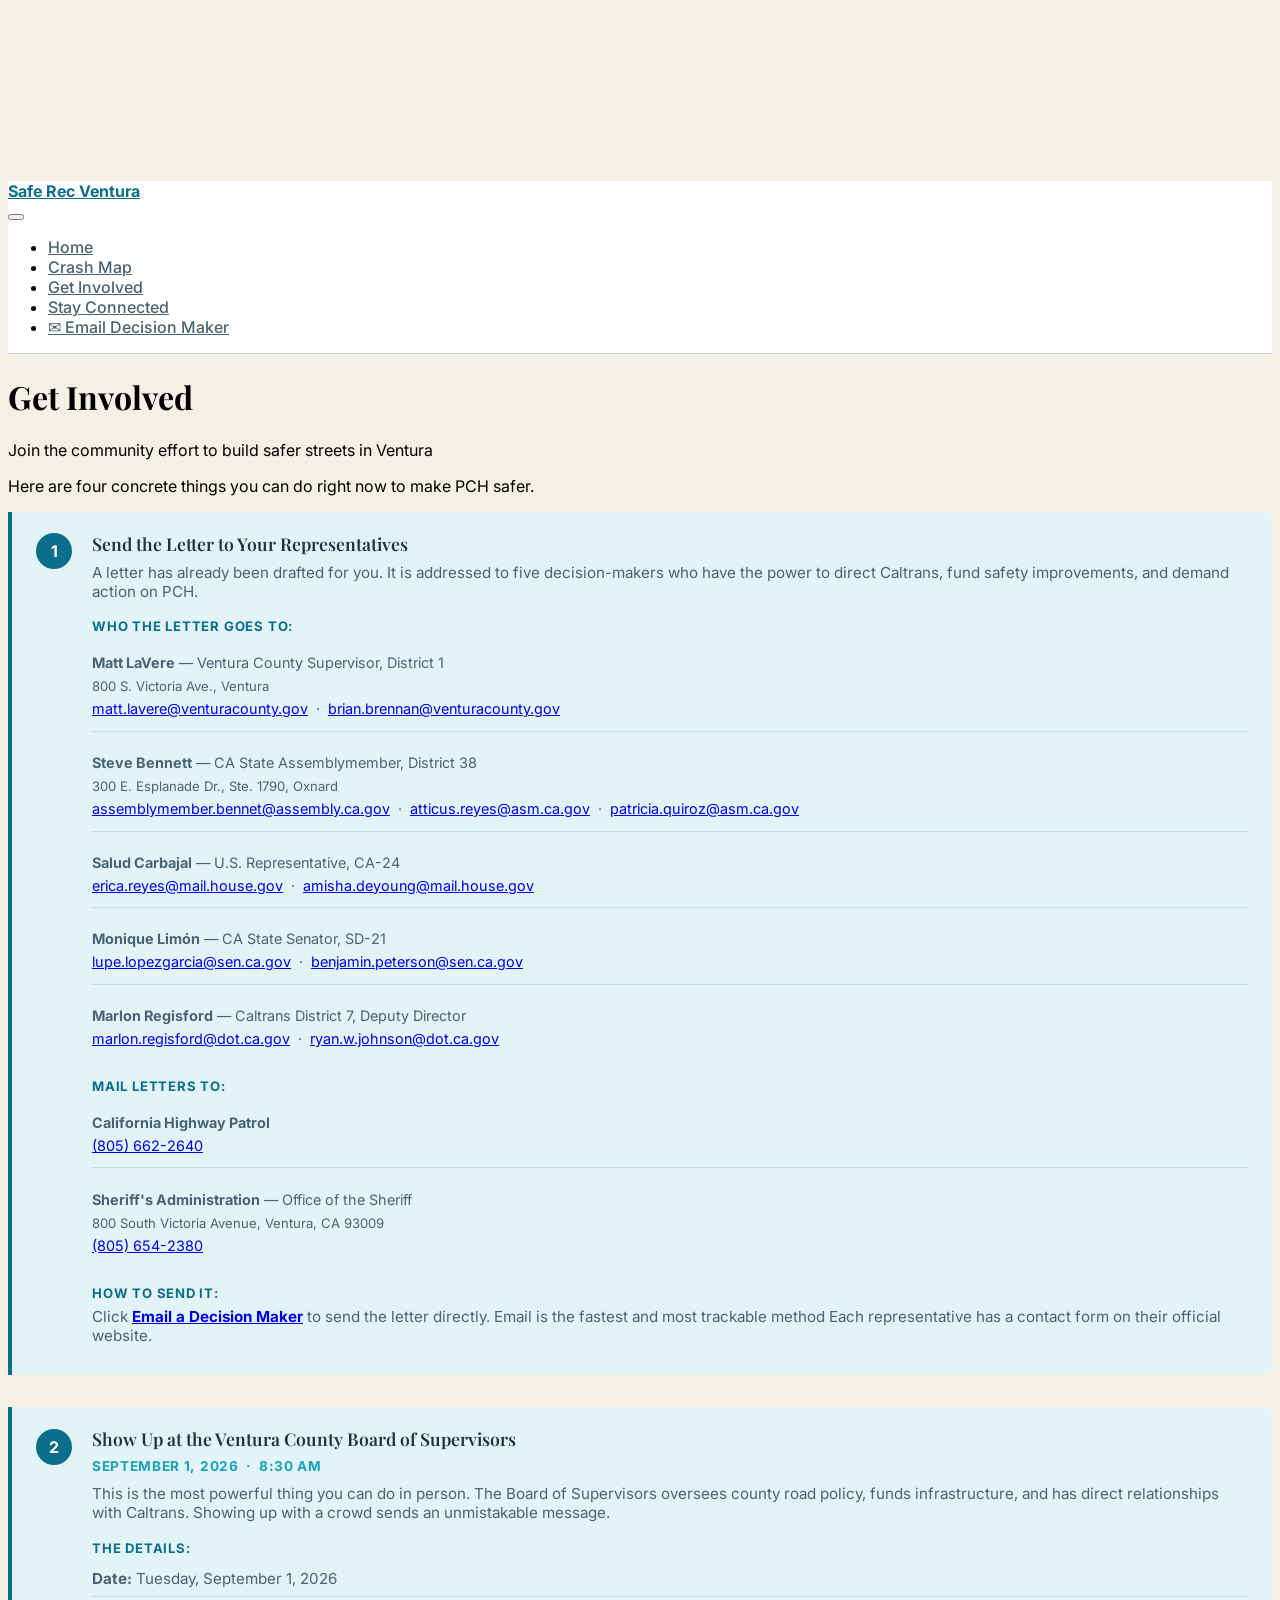
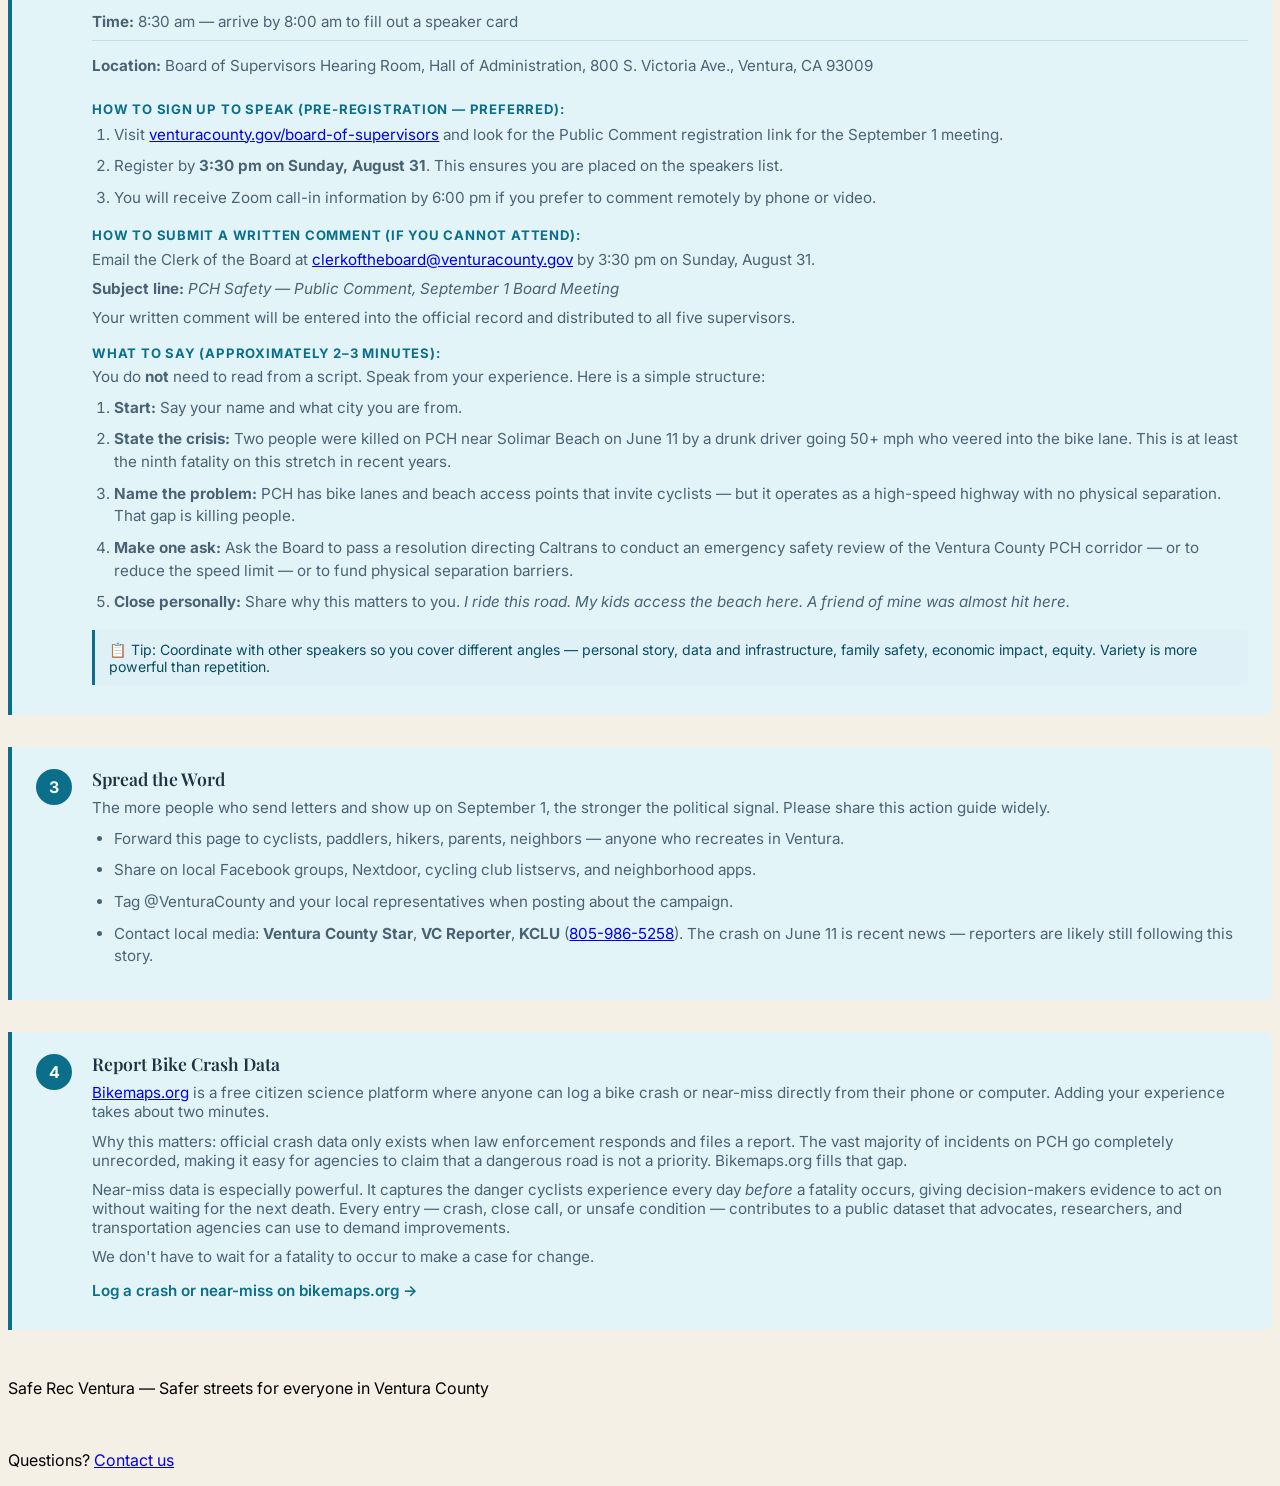
==== commit c87bcb48: "Update with safe rec email" ====
--- a/docs/get-involved.html
+++ b/docs/get-involved.html
@@ -106,6 +106,10 @@
 <span class="menu-text">Get Involved</span></a>
   </li>  
   <li class="nav-item">
+    <a class="nav-link" href="./stay-connected.html"> 
+<span class="menu-text">Stay Connected</span></a>
+  </li>  
+  <li class="nav-item">
     <a class="nav-link" href="./take-action.html"> 
 <span class="menu-text">✉ Email Decision Maker</span></a>
   </li>  
@@ -146,22 +150,7 @@
 
 <link rel="preconnect" href="https://fonts.googleapis.com">
 <link href="https://fonts.googleapis.com/css2?family=Inter:wght@400;500;600;700&amp;family=Playfair+Display:wght@700&amp;display=swap" rel="stylesheet">
-<p>We’re building a network of Ventura residents, advocates, cyclists, and pedestrians who want to make our streets safer. Sign up below to stay connected — and keep reading for concrete actions you can take right now.</p>
-<div class="form-wrapper">
-  <iframe src="https://docs.google.com/forms/d/e/1FAIpQLSdcVlMLhPYG7dwS0gpLwXdd4uDSmWPe_gH7TFlsTliZai0i9Q/viewform?embedded=true" height="960" title="Safe Rec Ventura Community Interest Form" loading="lazy">
-    Loading form…
-  </iframe>
-</div>
-
-<p style="font-size:0.82rem;color:#aaa;text-align:center;margin-top:0.75rem">
-  Having trouble with the form?
-  <a href="mailto:adams.annie11@gmail.com">Email us directly</a>.
-</p>
-
-<hr style="margin: 3rem 0 2rem;">
-
-<h2 style="margin-bottom:1.75rem;" class="anchored">Take Action Now</h2>
-
+<p>Here are four concrete things you can do right now to make PCH safer.</p>
 <div class="action-steps">
 
   <!-- STEP 1 -->
@@ -298,8 +287,8 @@
   display: flex;
   gap: 1.25rem;
   align-items: flex-start;
-  background: #f8f8f8;
-  border-left: 4px solid #2c7a4b;
+  background: var(--seafoam);
+  border-left: 4px solid var(--ocean);
   border-radius: 0 8px 8px 0;
   padding: 1.25rem 1.5rem;
 }
@@ -308,7 +297,7 @@
   flex-shrink: 0;
   width: 2.25rem;
   height: 2.25rem;
-  background: #2c7a4b;
+  background: var(--ocean);
   color: #fff;
   border-radius: 50%;
   display: flex;
@@ -323,6 +312,7 @@
   margin: 0 0 0.5rem;
   font-size: 1.1rem;
   font-weight: 600;
+  color: var(--charcoal);
 }
 
 .step-content h4 {
@@ -331,13 +321,13 @@
   font-weight: 700;
   text-transform: uppercase;
   letter-spacing: 0.06em;
-  color: #555;
+  color: var(--ocean);
 }
 
 .step-content p {
   margin: 0 0 0.65rem;
   font-size: 0.95rem;
-  color: #444;
+  color: var(--mid);
 }
 
 .step-content ul,
@@ -345,7 +335,7 @@
   margin: 0 0 0.75rem;
   padding-left: 1.4rem;
   font-size: 0.95rem;
-  color: #444;
+  color: var(--mid);
 }
 
 .step-content li {
@@ -356,7 +346,7 @@
 .step-date {
   font-size: 0.85rem !important;
   font-weight: 700;
-  color: #2c7a4b !important;
+  color: var(--teal) !important;
   margin-bottom: 0.6rem !important;
   text-transform: uppercase;
   letter-spacing: 0.05em;
@@ -369,7 +359,7 @@
 
 .recipient-list li {
   padding: 0.65rem 0;
-  border-bottom: 1px solid #e0e0e0;
+  border-bottom: 1px solid var(--border);
   font-size: 0.9rem !important;
   line-height: 1.6 !important;
 }
@@ -380,23 +370,7 @@
 
 .address {
   font-size: 0.82rem;
-  color: #888;
-}
-
-.email-copy-block {
-  background: #fff;
-  border: 1px solid #ccc;
-  border-radius: 6px;
-  padding: 0.75rem 1rem;
-  margin: 0.5rem 0 1rem;
-  overflow-x: auto;
-}
-
-.email-copy-block code {
-  font-size: 0.78rem;
-  color: #333;
-  word-break: break-all;
-  white-space: normal;
+  color: var(--mid);
 }
 
 .detail-list {
@@ -406,7 +380,7 @@
 
 .detail-list li {
   padding: 0.35rem 0;
-  border-bottom: 1px solid #e8e8e8;
+  border-bottom: 1px solid var(--border);
   font-size: 0.95rem !important;
 }
 
@@ -415,12 +389,12 @@
 }
 
 .step-tip {
-  background: #eaf4ee;
-  border-left: 3px solid #2c7a4b;
+  background: var(--ocean-light);
+  border-left: 3px solid var(--ocean);
   padding: 0.65rem 0.9rem;
   border-radius: 0 4px 4px 0;
   font-size: 0.88rem !important;
-  color: #333 !important;
+  color: var(--ocean-dark) !important;
   margin-top: 1rem !important;
 }
 
@@ -428,59 +402,13 @@
   display: inline-block;
   margin-top: 0.25rem;
   font-weight: 600;
-  color: #2c7a4b;
+  color: var(--ocean);
   text-decoration: none;
 }
 
 .action-link:hover {
+  color: var(--ocean-dark);
   text-decoration: underline;
-}
-
-.email-launcher {
-  background: #fff;
-  border: 1px solid #ccc;
-  border-radius: 6px;
-  padding: 0.75rem 1rem;
-  margin: 0.5rem 0 1rem;
-}
-
-.email-launcher label {
-  display: block;
-  font-size: 0.82rem;
-  font-weight: 600;
-  color: #555;
-  margin-bottom: 0.4rem;
-}
-
-.email-launcher-row {
-  display: flex;
-  gap: 0.5rem;
-  flex-wrap: wrap;
-}
-
-.email-launcher-row input[type="email"] {
-  flex: 1;
-  min-width: 200px;
-  padding: 0.45rem 0.7rem;
-  border: 1px solid #ccc;
-  border-radius: 4px;
-  font-size: 0.9rem;
-}
-
-.email-launcher-row button {
-  padding: 0.45rem 1rem;
-  background: #2c7a4b;
-  color: #fff;
-  border: none;
-  border-radius: 4px;
-  font-size: 0.9rem;
-  font-weight: 600;
-  cursor: pointer;
-  white-space: nowrap;
-}
-
-.email-launcher-row button:hover {
-  background: #235f3a;
 }
 </style>
 
@@ -897,7 +825,7 @@
       &nbsp;
     </div>
     <div class="nav-footer-right">
-<p>Questions? <a href="mailto:adams.annie11@gmail.com">Contact us</a></p>
+<p>Questions? <a href="mailto:saferecventura@gmail.com">Contact us</a></p>
 </div>
   </div>
 </footer>
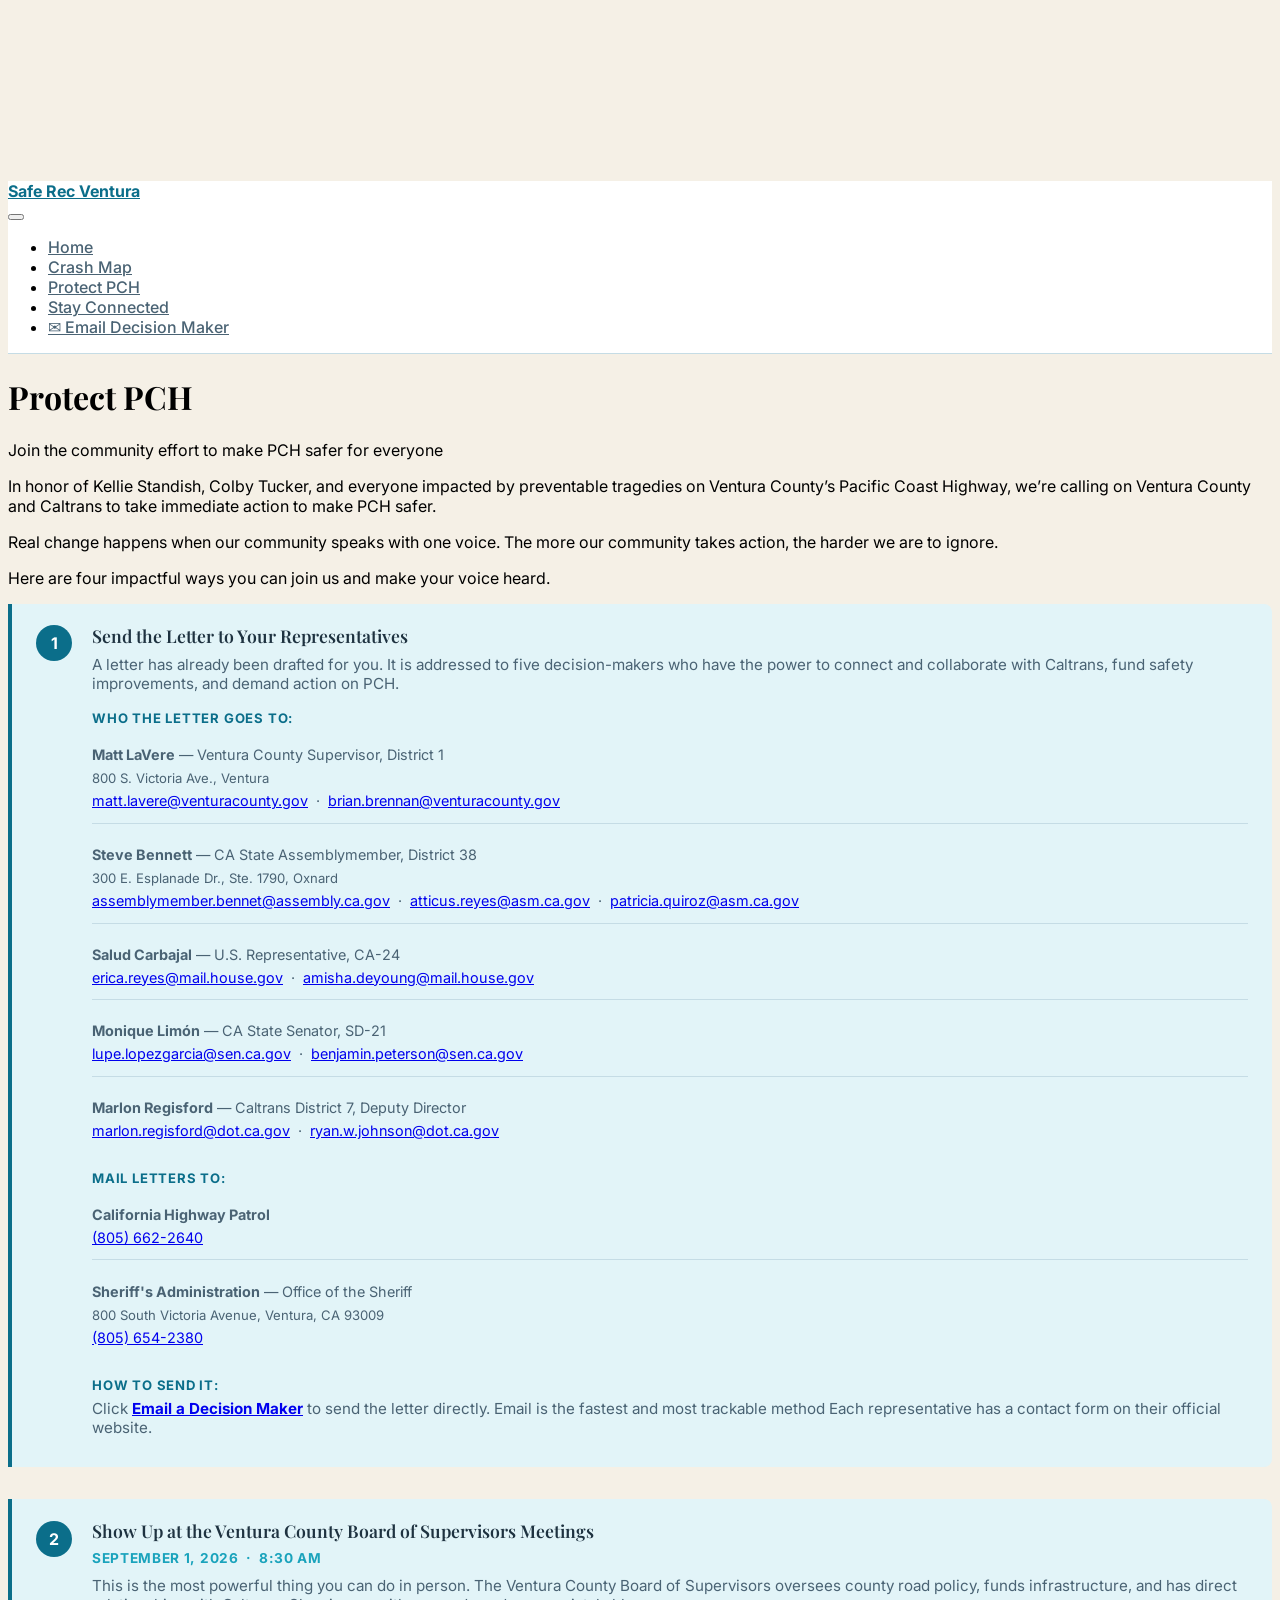
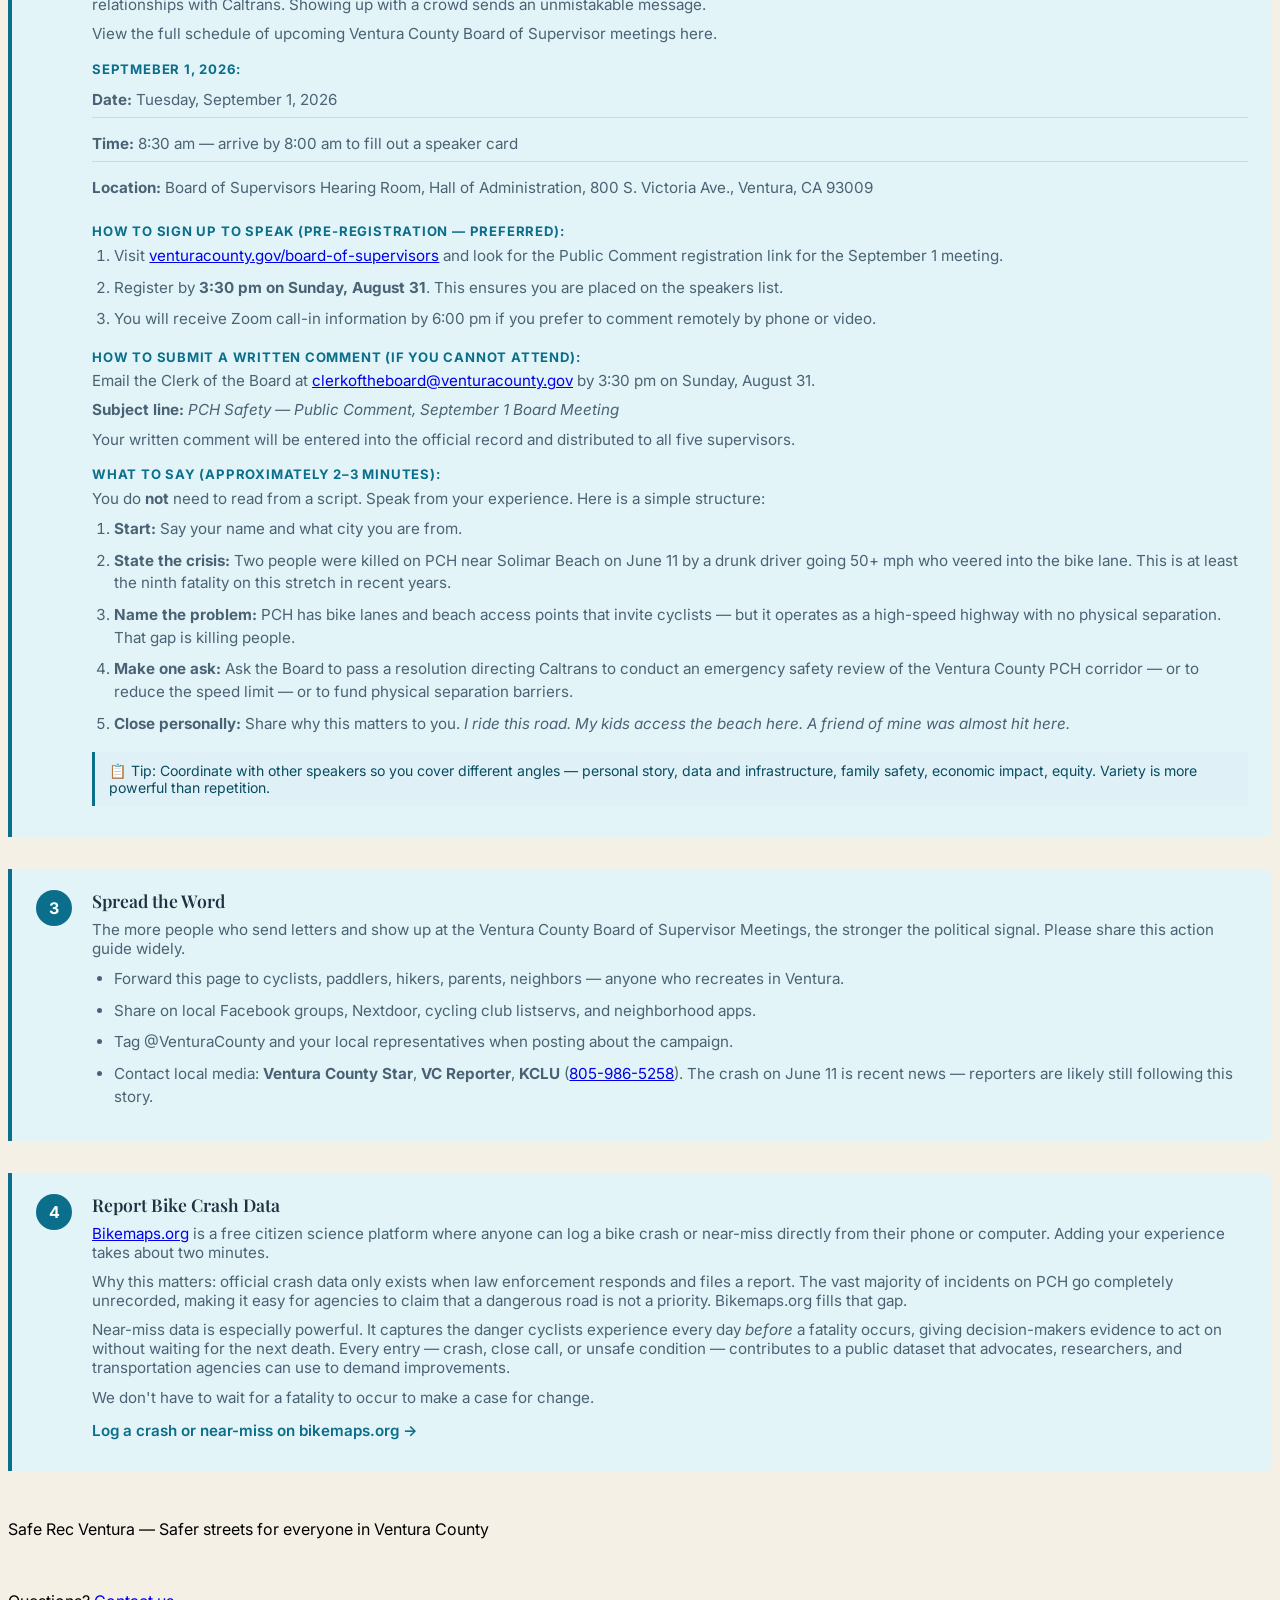
==== commit 2a6b8e64: "Incorporate Morgan's feedback" ====
--- a/docs/get-involved.html
+++ b/docs/get-involved.html
@@ -7,7 +7,7 @@
 <meta name="viewport" content="width=device-width, initial-scale=1.0, user-scalable=yes">
 
 
-<title>Get Involved – Safe Rec Ventura</title>
+<title>Protect PCH – Safe Rec Ventura</title>
 <style>
 code{white-space: pre-wrap;}
 span.smallcaps{font-variant: small-caps;}
@@ -103,7 +103,7 @@
   </li>  
   <li class="nav-item">
     <a class="nav-link active" href="./get-involved.html" aria-current="page"> 
-<span class="menu-text">Get Involved</span></a>
+<span class="menu-text">Protect PCH</span></a>
   </li>  
   <li class="nav-item">
     <a class="nav-link" href="./stay-connected.html"> 
@@ -130,8 +130,8 @@
 
 <header id="title-block-header" class="quarto-title-block default">
 <div class="quarto-title">
-<h1 class="title">Get Involved</h1>
-<p class="subtitle lead">Join the community effort to build safer streets in Ventura</p>
+<h1 class="title">Protect PCH</h1>
+<p class="subtitle lead">Join the community effort to make PCH safer for everyone</p>
 </div>
 
 
@@ -148,9 +148,11 @@
 </header>
 
 
+<p>In honor of Kellie Standish, Colby Tucker, and everyone impacted by preventable tragedies on Ventura County’s Pacific Coast Highway, we’re calling on Ventura County and Caltrans to take immediate action to make PCH safer.</p>
+<p>Real change happens when our community speaks with one voice. The more our community takes action, the harder we are to ignore.</p>
 <link rel="preconnect" href="https://fonts.googleapis.com">
 <link href="https://fonts.googleapis.com/css2?family=Inter:wght@400;500;600;700&amp;family=Playfair+Display:wght@700&amp;display=swap" rel="stylesheet">
-<p>Here are four concrete things you can do right now to make PCH safer.</p>
+<p>Here are four impactful ways you can join us and make your voice heard.</p>
 <div class="action-steps">
 
   <!-- STEP 1 -->
@@ -158,7 +160,7 @@
     <div class="step-number">1</div>
     <div class="step-content">
       <h3 class="anchored">Send the Letter to Your Representatives</h3>
-      <p>A letter has already been drafted for you. It is addressed to five decision-makers who have the power to direct Caltrans, fund safety improvements, and demand action on PCH.</p>
+      <p>A letter has already been drafted for you. It is addressed to five decision-makers who have the power to connect and collaborate with Caltrans, fund safety improvements, and demand action on PCH.</p>
 
       <h4 class="anchored">Who the letter goes to:</h4>
       <ul class="recipient-list">
@@ -208,11 +210,12 @@
   <div class="action-step">
     <div class="step-number">2</div>
     <div class="step-content">
-      <h3 class="anchored">Show Up at the Ventura County Board of Supervisors</h3>
+      <h3 class="anchored">Show Up at the Ventura County Board of Supervisors Meetings</h3>
       <p class="step-date">September 1, 2026 &nbsp;·&nbsp; 8:30 am</p>
-      <p>This is the most powerful thing you can do in person. The Board of Supervisors oversees county road policy, funds infrastructure, and has direct relationships with Caltrans. Showing up with a crowd sends an unmistakable message.</p>
-
-      <h4 class="anchored">The Details:</h4>
+      <p>This is the most powerful thing you can do in person. The Ventura County Board of Supervisors oversees county road policy, funds infrastructure, and has direct relationships with Caltrans. Showing up with a crowd sends an unmistakable message.</p>
+      <p>View the full schedule of upcoming Ventura County Board of Supervisor meetings here.</p><p>
+
+      </p><h4 class="anchored">Septmeber 1, 2026:</h4>
       <ul class="detail-list">
         <li><strong>Date:</strong> Tuesday, September 1, 2026</li>
         <li><strong>Time:</strong> 8:30 am — arrive by 8:00 am to fill out a speaker card</li>
@@ -250,7 +253,7 @@
     <div class="step-number">3</div>
     <div class="step-content">
       <h3 class="anchored">Spread the Word</h3>
-      <p>The more people who send letters and show up on September 1, the stronger the political signal. Please share this action guide widely.</p>
+      <p>The more people who send letters and show up at the Ventura County Board of Supervisor Meetings, the stronger the political signal. Please share this action guide widely.</p>
       <ul>
         <li>Forward this page to cyclists, paddlers, hikers, parents, neighbors — anyone who recreates in Ventura.</li>
         <li>Share on local Facebook groups, Nextdoor, cycling club listservs, and neighborhood apps.</li>
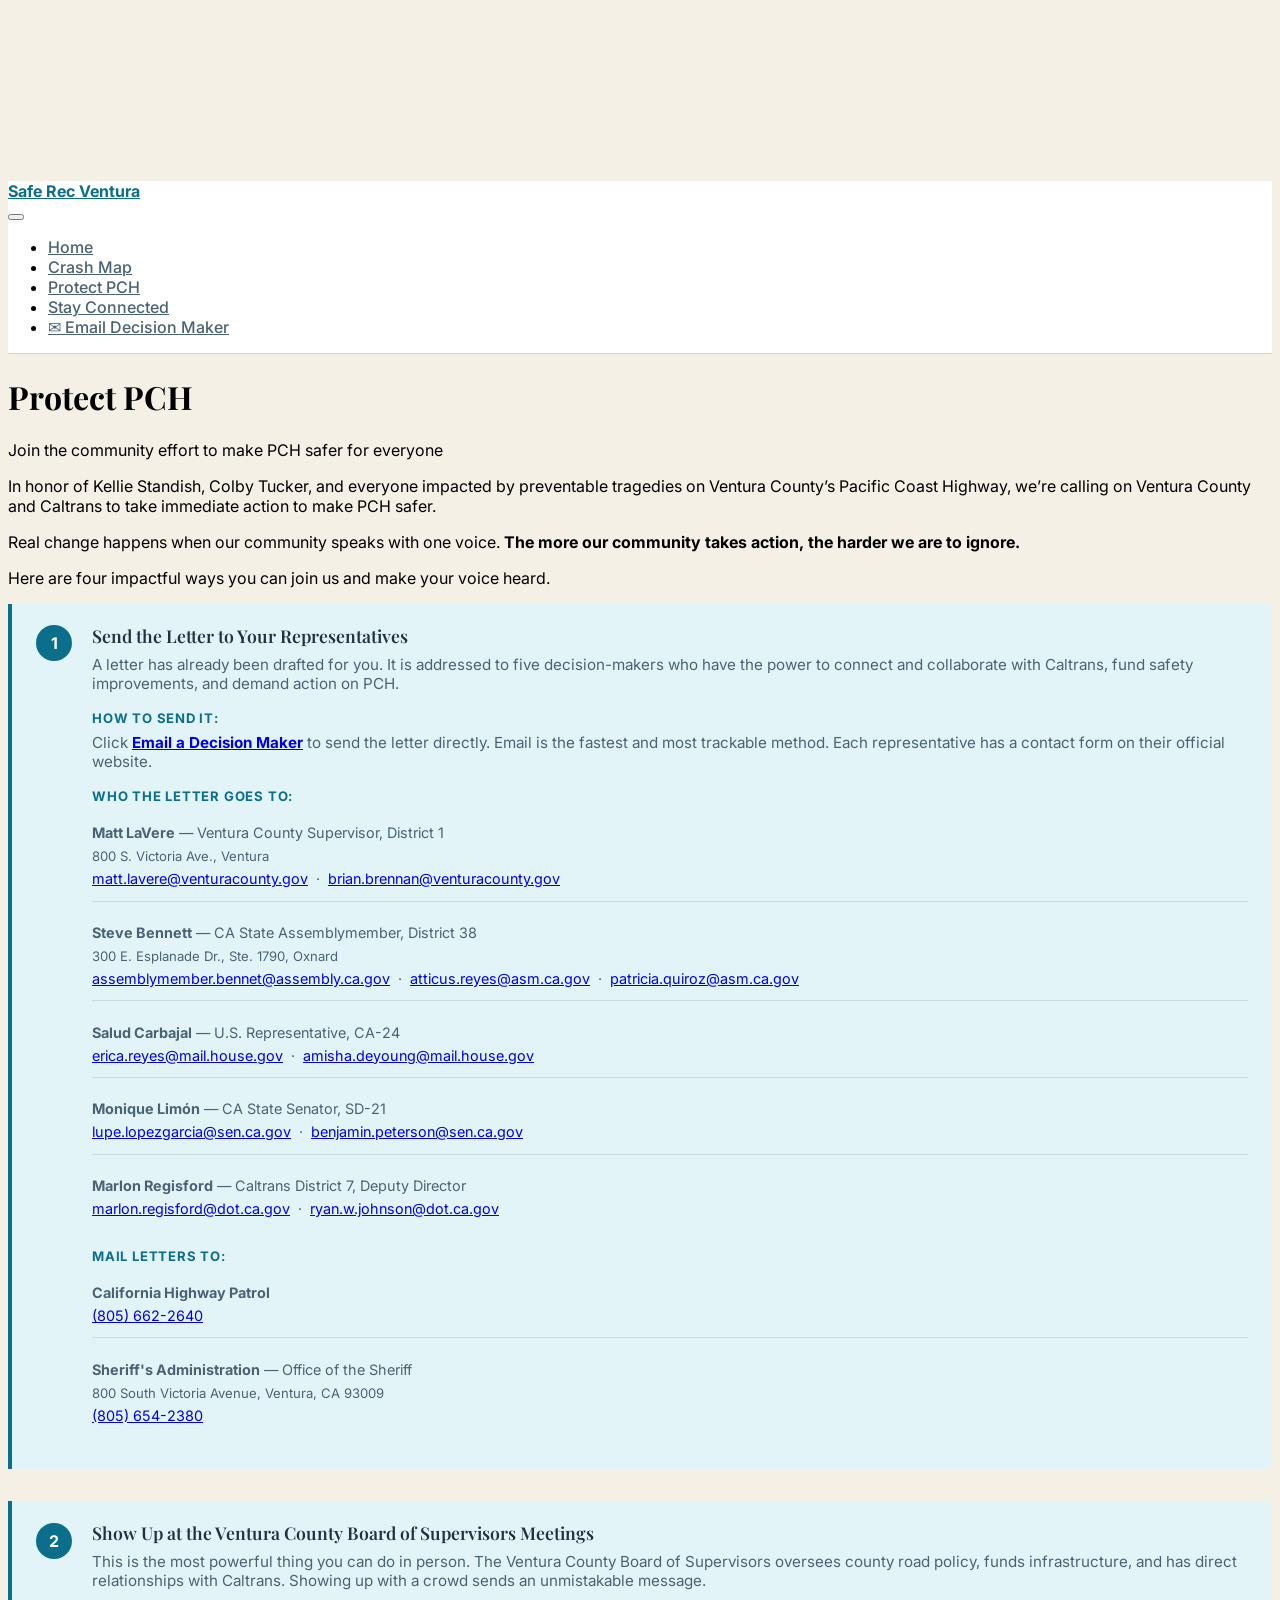
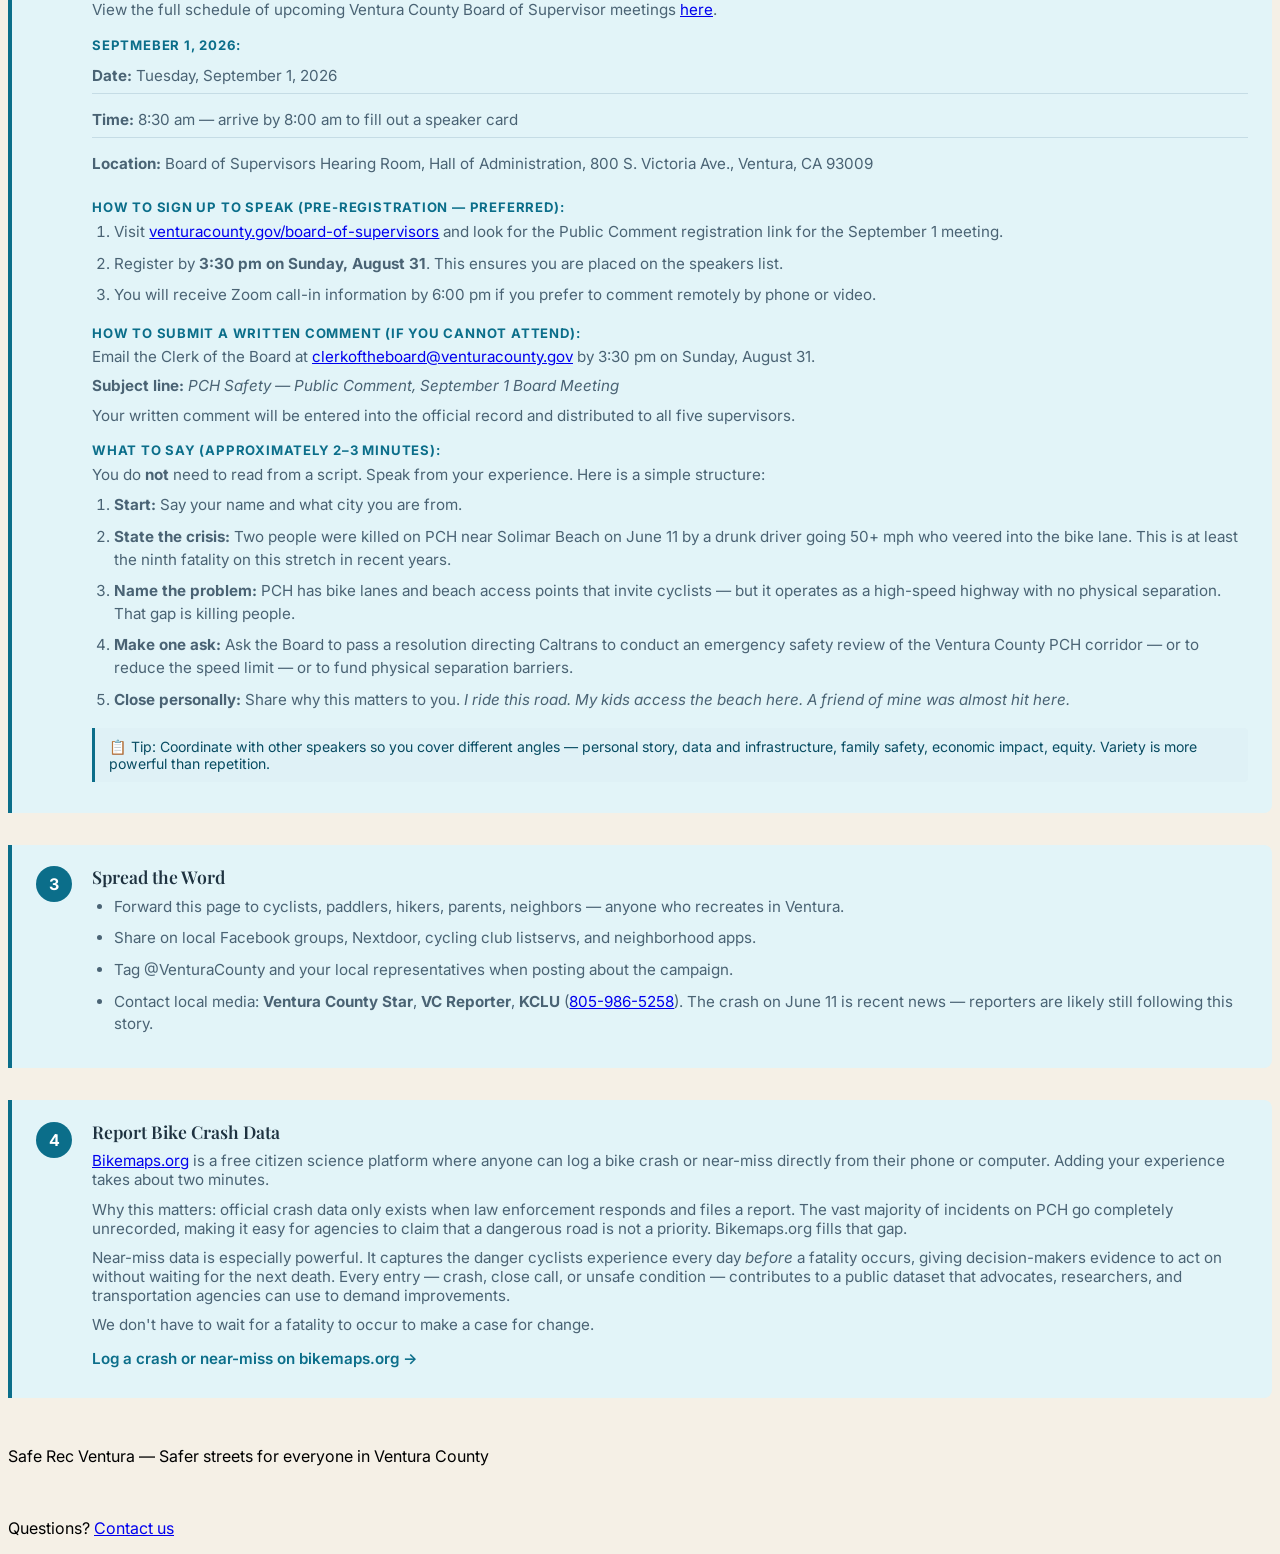
==== commit bc9b4f78: "Finish incorpoating feedback" ====
--- a/docs/get-involved.html
+++ b/docs/get-involved.html
@@ -102,7 +102,7 @@
 <span class="menu-text">Crash Map</span></a>
   </li>  
   <li class="nav-item">
-    <a class="nav-link active" href="./get-involved.html" aria-current="page"> 
+    <a class="nav-link" href="./protect-pch.html"> 
 <span class="menu-text">Protect PCH</span></a>
   </li>  
   <li class="nav-item">
@@ -149,7 +149,7 @@
 
 
 <p>In honor of Kellie Standish, Colby Tucker, and everyone impacted by preventable tragedies on Ventura County’s Pacific Coast Highway, we’re calling on Ventura County and Caltrans to take immediate action to make PCH safer.</p>
-<p>Real change happens when our community speaks with one voice. The more our community takes action, the harder we are to ignore.</p>
+<p>Real change happens when our community speaks with one voice. <strong>The more our community takes action, the harder we are to ignore.</strong></p>
 <link rel="preconnect" href="https://fonts.googleapis.com">
 <link href="https://fonts.googleapis.com/css2?family=Inter:wght@400;500;600;700&amp;family=Playfair+Display:wght@700&amp;display=swap" rel="stylesheet">
 <p>Here are four impactful ways you can join us and make your voice heard.</p>
@@ -161,6 +161,9 @@
     <div class="step-content">
       <h3 class="anchored">Send the Letter to Your Representatives</h3>
       <p>A letter has already been drafted for you. It is addressed to five decision-makers who have the power to connect and collaborate with Caltrans, fund safety improvements, and demand action on PCH.</p>
+
+      <h4 class="anchored">How to send it:</h4>
+      <p>Click <a href="take-action.html"><strong>Email a Decision Maker</strong></a> to send the letter directly. Email is the fastest and most trackable method. Each representative has a contact form on their official website.</p>
 
       <h4 class="anchored">Who the letter goes to:</h4>
       <ul class="recipient-list">
@@ -200,9 +203,6 @@
           <a href="tel:8056542380">(805) 654-2380</a>
         </li>
       </ul>
-
-      <h4 class="anchored">How to send it:</h4>
-      <p>Click <a href="take-action.html"><strong>Email a Decision Maker</strong></a> to send the letter directly. Email is the fastest and most trackable method Each representative has a contact form on their official website.</p>
     </div>
   </div>
 
@@ -211,9 +211,8 @@
     <div class="step-number">2</div>
     <div class="step-content">
       <h3 class="anchored">Show Up at the Ventura County Board of Supervisors Meetings</h3>
-      <p class="step-date">September 1, 2026 &nbsp;·&nbsp; 8:30 am</p>
       <p>This is the most powerful thing you can do in person. The Ventura County Board of Supervisors oversees county road policy, funds infrastructure, and has direct relationships with Caltrans. Showing up with a crowd sends an unmistakable message.</p>
-      <p>View the full schedule of upcoming Ventura County Board of Supervisor meetings here.</p><p>
+      <p>View the full schedule of upcoming Ventura County Board of Supervisor meetings <a href="https://venturacounty.gov/board-of-supervisors/agendas-documents-and-broadcasts/#docaccess-0335db2e83446666d7ba9470ea76b0e01f86daad38ea905ecad69182c2b5708c" target="_blank" rel="noopener">here</a>.</p><p>
 
       </p><h4 class="anchored">Septmeber 1, 2026:</h4>
       <ul class="detail-list">
@@ -253,7 +252,6 @@
     <div class="step-number">3</div>
     <div class="step-content">
       <h3 class="anchored">Spread the Word</h3>
-      <p>The more people who send letters and show up at the Ventura County Board of Supervisor Meetings, the stronger the political signal. Please share this action guide widely.</p>
       <ul>
         <li>Forward this page to cyclists, paddlers, hikers, parents, neighbors — anyone who recreates in Ventura.</li>
         <li>Share on local Facebook groups, Nextdoor, cycling club listservs, and neighborhood apps.</li>
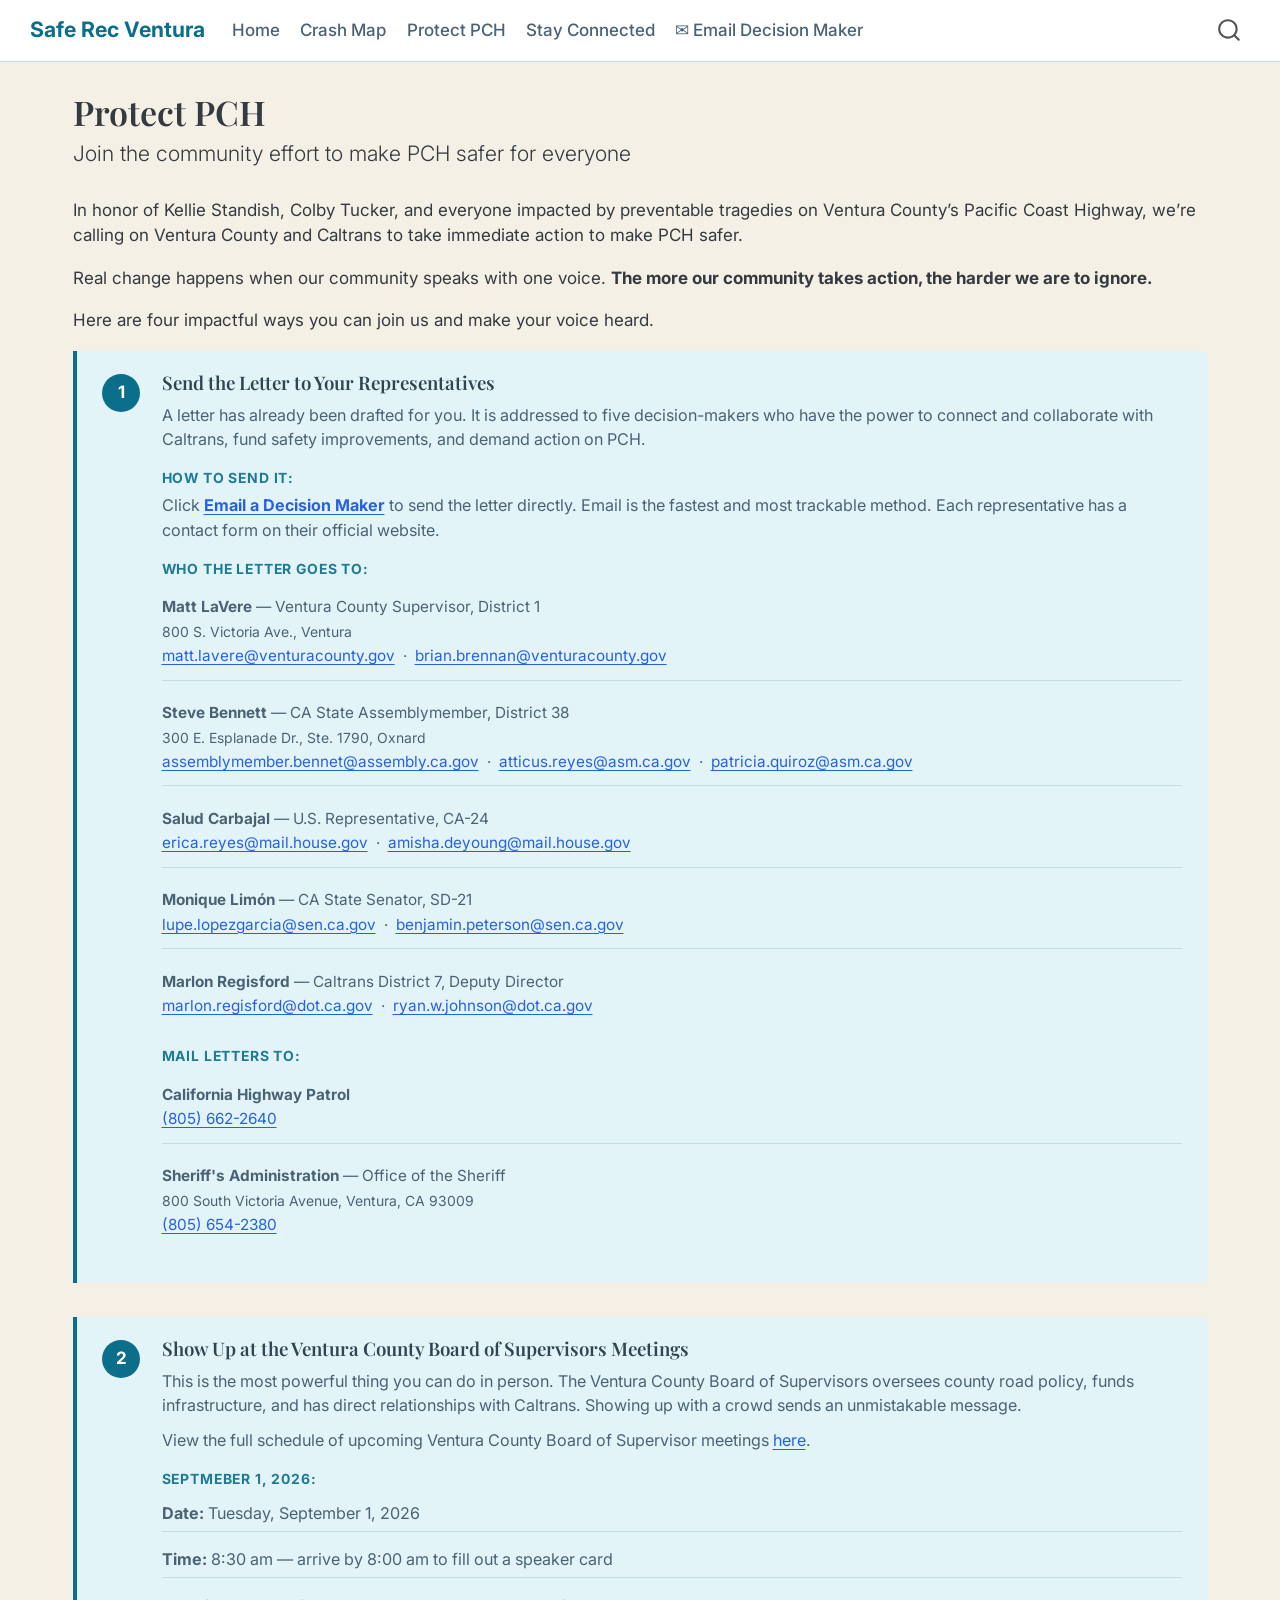
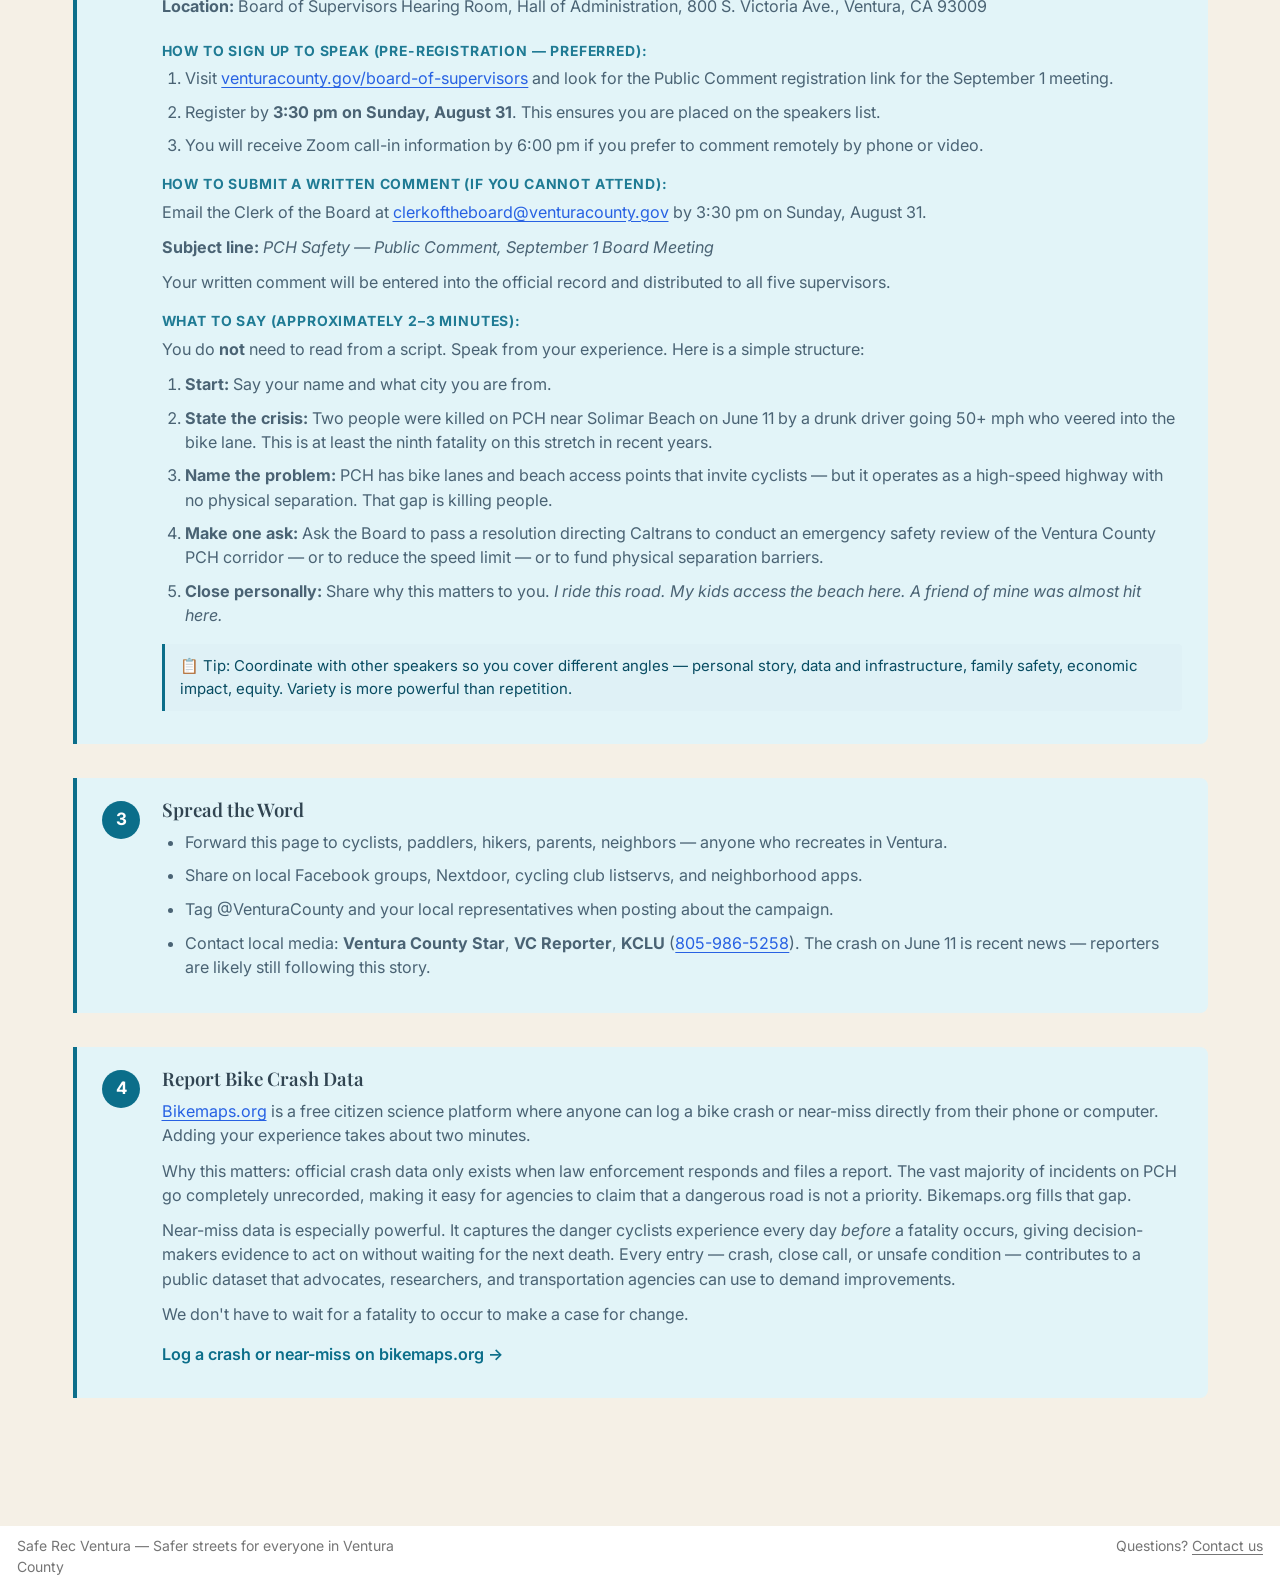
==== commit ee02eaf5: "Re render with new quarto version" ====
--- a/docs/get-involved.html
+++ b/docs/get-involved.html
@@ -2,13 +2,16 @@
 <html xmlns="http://www.w3.org/1999/xhtml" lang="en" xml:lang="en"><head>
 
 <meta charset="utf-8">
-<meta name="generator" content="quarto-1.8.25">
+<meta name="generator" content="quarto-1.9.38">
 
 <meta name="viewport" content="width=device-width, initial-scale=1.0, user-scalable=yes">
 
 
 <title>Protect PCH – Safe Rec Ventura</title>
 <style>
+/* Default styles provided by pandoc.
+** See https://pandoc.org/MANUAL.html#variables-for-html for config info.
+*/
 code{white-space: pre-wrap;}
 span.smallcaps{font-variant: small-caps;}
 div.columns{display: flex; gap: min(4vw, 1.5em);}
@@ -33,15 +36,14 @@
 <link href="./favicon.ico" rel="icon">
 <script src="site_libs/quarto-html/quarto.js" type="module"></script>
 <script src="site_libs/quarto-html/tabsets/tabsets.js" type="module"></script>
-<script src="site_libs/quarto-html/axe/axe-check.js" type="module"></script>
 <script src="site_libs/quarto-html/popper.min.js"></script>
 <script src="site_libs/quarto-html/tippy.umd.min.js"></script>
 <script src="site_libs/quarto-html/anchor.min.js"></script>
 <link href="site_libs/quarto-html/tippy.css" rel="stylesheet">
-<link href="site_libs/quarto-html/quarto-syntax-highlighting-7b89279ff1a6dce999919e0e67d4d9ec.css" rel="stylesheet" id="quarto-text-highlighting-styles">
+<link href="site_libs/quarto-html/quarto-syntax-highlighting-15634bcf2e68342d4ad2dfa704d543f6.css" rel="stylesheet" id="quarto-text-highlighting-styles">
 <script src="site_libs/bootstrap/bootstrap.min.js"></script>
 <link href="site_libs/bootstrap/bootstrap-icons.css" rel="stylesheet">
-<link href="site_libs/bootstrap/bootstrap-5b4ad623e5705c0698d39aec6f10cf02.min.css" rel="stylesheet" append-hash="true" id="quarto-bootstrap" data-mode="light">
+<link href="site_libs/bootstrap/bootstrap-158031087360bce0ff56dc785ce39e06.min.css" rel="stylesheet" append-hash="true" id="quarto-bootstrap" data-mode="light">
 <script id="quarto-search-options" type="application/json">{
   "location": "navbar",
   "copy-button": false,
@@ -72,6 +74,14 @@
 
 
 <link rel="stylesheet" href="styles.css">
+<meta property="og:title" content="Protect PCH – Safe Rec Ventura">
+<meta property="og:description" content="Safer streets for everyone in Ventura County">
+<meta property="og:image" content="logo.png">
+<meta property="og:site_name" content="Safe Rec Ventura">
+<meta name="twitter:title" content="Protect PCH – Safe Rec Ventura">
+<meta name="twitter:description" content="Safer streets for everyone in Ventura County">
+<meta name="twitter:image" content="logo.png">
+<meta name="twitter:card" content="summary_large_image">
 </head>
 
 <body class="nav-fixed quarto-light">
@@ -81,8 +91,6 @@
     <nav class="navbar navbar-expand-lg " data-bs-theme="dark">
       <div class="navbar-container container-fluid">
       <div class="navbar-brand-container mx-auto">
-    <a href="./index.html" class="navbar-brand navbar-brand-logo">
-    </a>
     <a class="navbar-brand" href="./index.html">
     <span class="navbar-title">Safe Rec Ventura</span>
     </a>
--- a/docs/site_libs/quarto-html/quarto-syntax-highlighting-15634bcf2e68342d4ad2dfa704d543f6.css
+++ b/docs/site_libs/quarto-html/quarto-syntax-highlighting-15634bcf2e68342d4ad2dfa704d543f6.css
@@ -0,0 +1,236 @@
+/* quarto syntax highlight colors */
+:root {
+  --quarto-hl-ot-color: #003B4F;
+  --quarto-hl-at-color: #657422;
+  --quarto-hl-ss-color: #20794D;
+  --quarto-hl-an-color: #5E5E5E;
+  --quarto-hl-fu-color: #4758AB;
+  --quarto-hl-st-color: #20794D;
+  --quarto-hl-cf-color: #003B4F;
+  --quarto-hl-op-color: #5E5E5E;
+  --quarto-hl-er-color: #AD0000;
+  --quarto-hl-bn-color: #AD0000;
+  --quarto-hl-al-color: #AD0000;
+  --quarto-hl-va-color: #111111;
+  --quarto-hl-bu-color: inherit;
+  --quarto-hl-ex-color: inherit;
+  --quarto-hl-pp-color: #AD0000;
+  --quarto-hl-in-color: #5E5E5E;
+  --quarto-hl-vs-color: #20794D;
+  --quarto-hl-wa-color: #5E5E5E;
+  --quarto-hl-do-color: #5E5E5E;
+  --quarto-hl-im-color: #00769E;
+  --quarto-hl-ch-color: #20794D;
+  --quarto-hl-dt-color: #AD0000;
+  --quarto-hl-fl-color: #AD0000;
+  --quarto-hl-co-color: #5E5E5E;
+  --quarto-hl-cv-color: #5E5E5E;
+  --quarto-hl-cn-color: #8f5902;
+  --quarto-hl-sc-color: #5E5E5E;
+  --quarto-hl-dv-color: #AD0000;
+  --quarto-hl-kw-color: #003B4F;
+}
+
+/* other quarto variables */
+:root {
+  --quarto-font-monospace: SFMono-Regular, Menlo, Monaco, Consolas, "Liberation Mono", "Courier New", monospace;
+}
+
+/* syntax highlight based on Pandoc's rules */
+pre > code.sourceCode > span {
+  color: #003B4F;
+}
+
+code.sourceCode > span {
+  color: #003B4F;
+}
+
+div.sourceCode,
+div.sourceCode pre.sourceCode {
+  color: #003B4F;
+}
+
+/* Normal */
+code span {
+  color: #003B4F;
+}
+
+/* Alert */
+code span.al {
+  color: #AD0000;
+  font-style: inherit;
+}
+
+/* Annotation */
+code span.an {
+  color: #5E5E5E;
+  font-style: inherit;
+}
+
+/* Attribute */
+code span.at {
+  color: #657422;
+  font-style: inherit;
+}
+
+/* BaseN */
+code span.bn {
+  color: #AD0000;
+  font-style: inherit;
+}
+
+/* BuiltIn */
+code span.bu {
+  font-style: inherit;
+}
+
+/* ControlFlow */
+code span.cf {
+  color: #003B4F;
+  font-weight: bold;
+  font-style: inherit;
+}
+
+/* Char */
+code span.ch {
+  color: #20794D;
+  font-style: inherit;
+}
+
+/* Constant */
+code span.cn {
+  color: #8f5902;
+  font-style: inherit;
+}
+
+/* Comment */
+code span.co {
+  color: #5E5E5E;
+  font-style: inherit;
+}
+
+/* CommentVar */
+code span.cv {
+  color: #5E5E5E;
+  font-style: italic;
+}
+
+/* Documentation */
+code span.do {
+  color: #5E5E5E;
+  font-style: italic;
+}
+
+/* DataType */
+code span.dt {
+  color: #AD0000;
+  font-style: inherit;
+}
+
+/* DecVal */
+code span.dv {
+  color: #AD0000;
+  font-style: inherit;
+}
+
+/* Error */
+code span.er {
+  color: #AD0000;
+  font-style: inherit;
+}
+
+/* Extension */
+code span.ex {
+  font-style: inherit;
+}
+
+/* Float */
+code span.fl {
+  color: #AD0000;
+  font-style: inherit;
+}
+
+/* Function */
+code span.fu {
+  color: #4758AB;
+  font-style: inherit;
+}
+
+/* Import */
+code span.im {
+  color: #00769E;
+  font-style: inherit;
+}
+
+/* Information */
+code span.in {
+  color: #5E5E5E;
+  font-style: inherit;
+}
+
+/* Keyword */
+code span.kw {
+  color: #003B4F;
+  font-weight: bold;
+  font-style: inherit;
+}
+
+/* Operator */
+code span.op {
+  color: #5E5E5E;
+  font-style: inherit;
+}
+
+/* Other */
+code span.ot {
+  color: #003B4F;
+  font-style: inherit;
+}
+
+/* Preprocessor */
+code span.pp {
+  color: #AD0000;
+  font-style: inherit;
+}
+
+/* SpecialChar */
+code span.sc {
+  color: #5E5E5E;
+  font-style: inherit;
+}
+
+/* SpecialString */
+code span.ss {
+  color: #20794D;
+  font-style: inherit;
+}
+
+/* String */
+code span.st {
+  color: #20794D;
+  font-style: inherit;
+}
+
+/* Variable */
+code span.va {
+  color: #111111;
+  font-style: inherit;
+}
+
+/* VerbatimString */
+code span.vs {
+  color: #20794D;
+  font-style: inherit;
+}
+
+/* Warning */
+code span.wa {
+  color: #5E5E5E;
+  font-style: italic;
+}
+
+.prevent-inlining {
+  content: "</";
+}
+
+/*# sourceMappingURL=f23921c56f73e400b49028c9186a1aa0.css.map */
